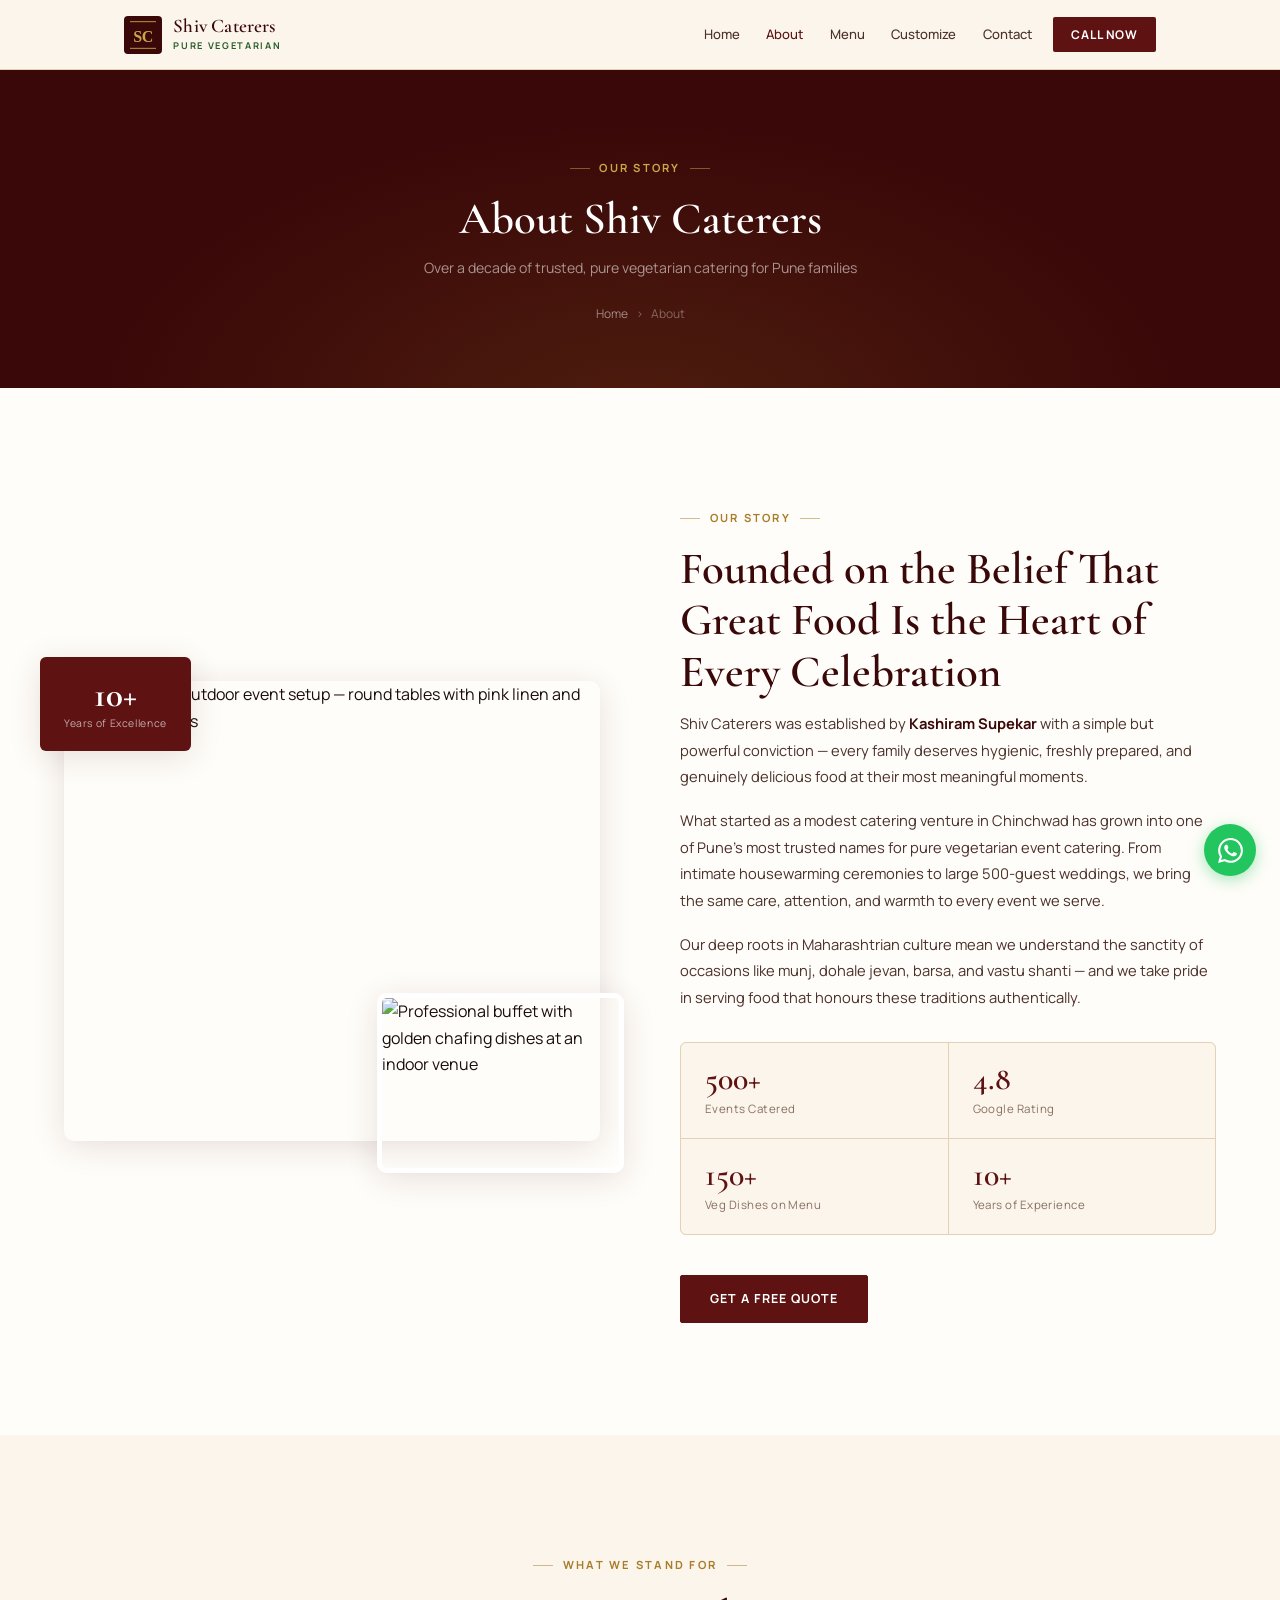
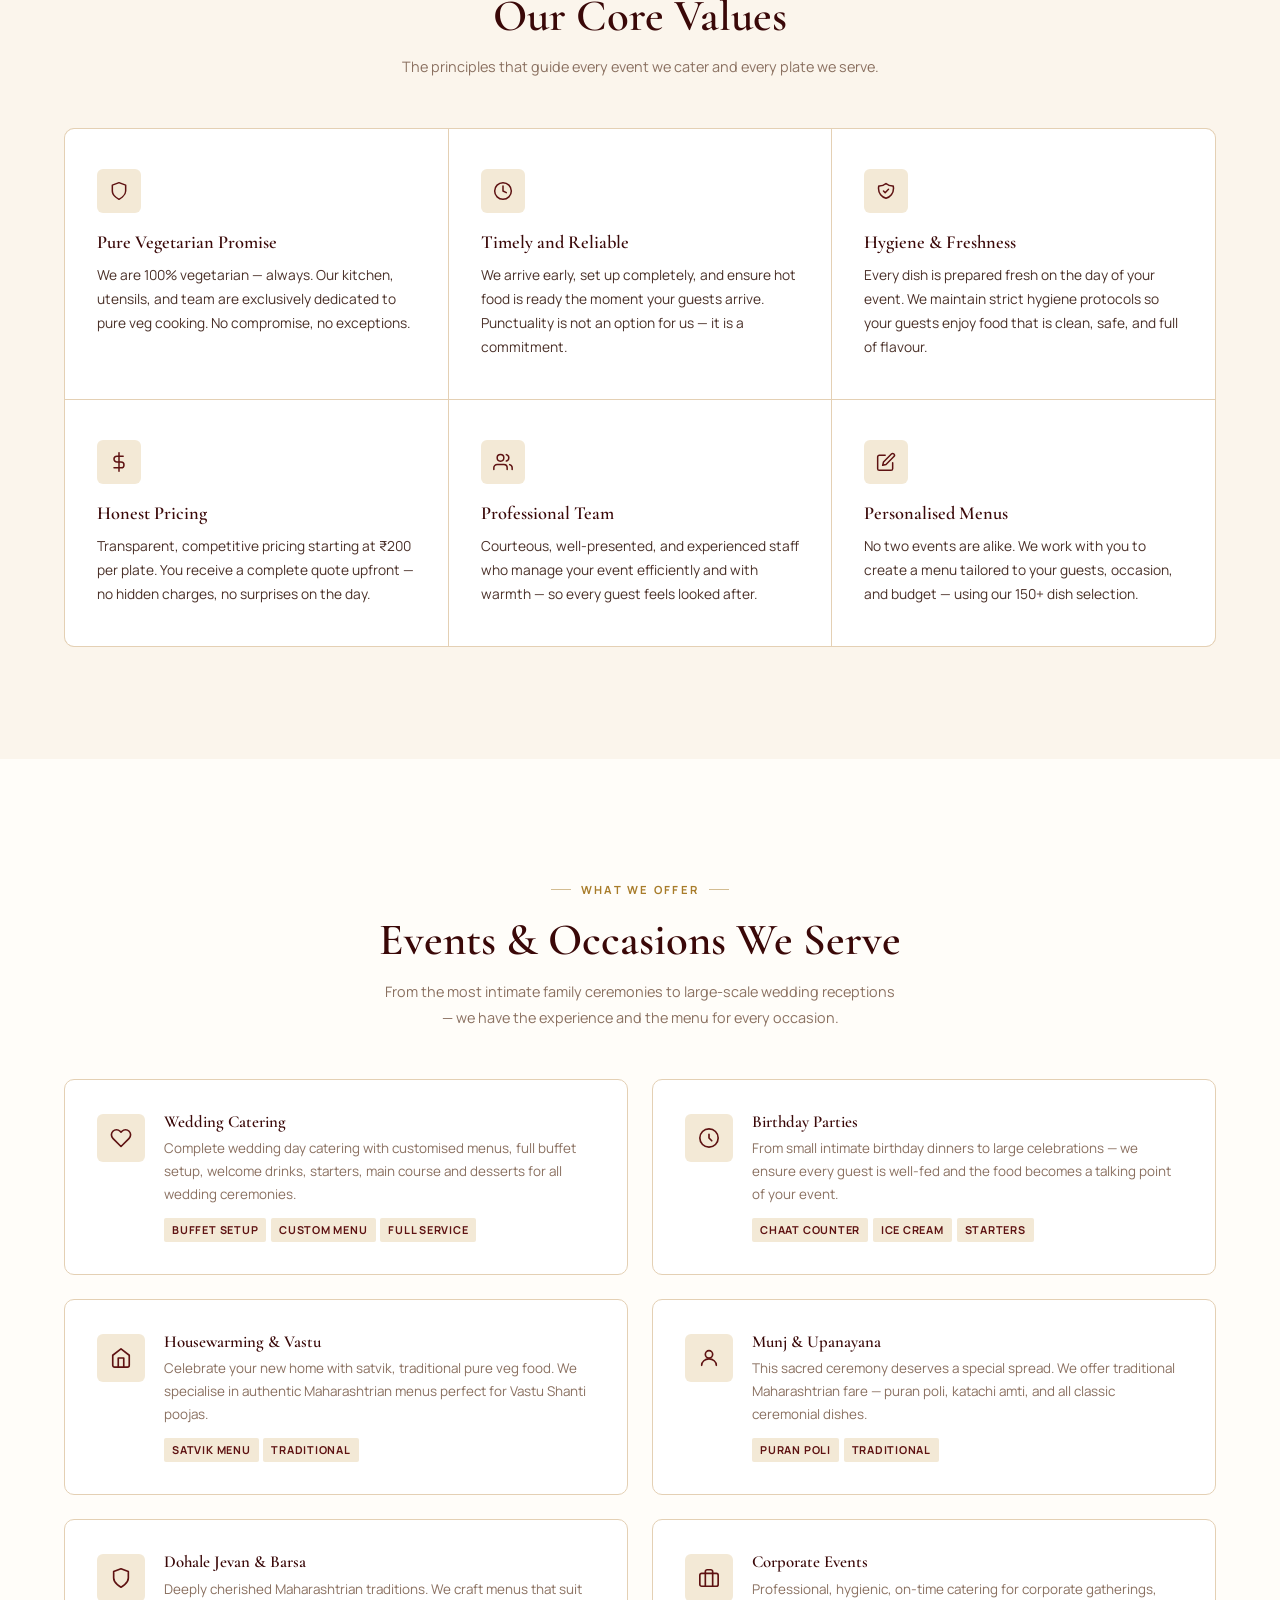
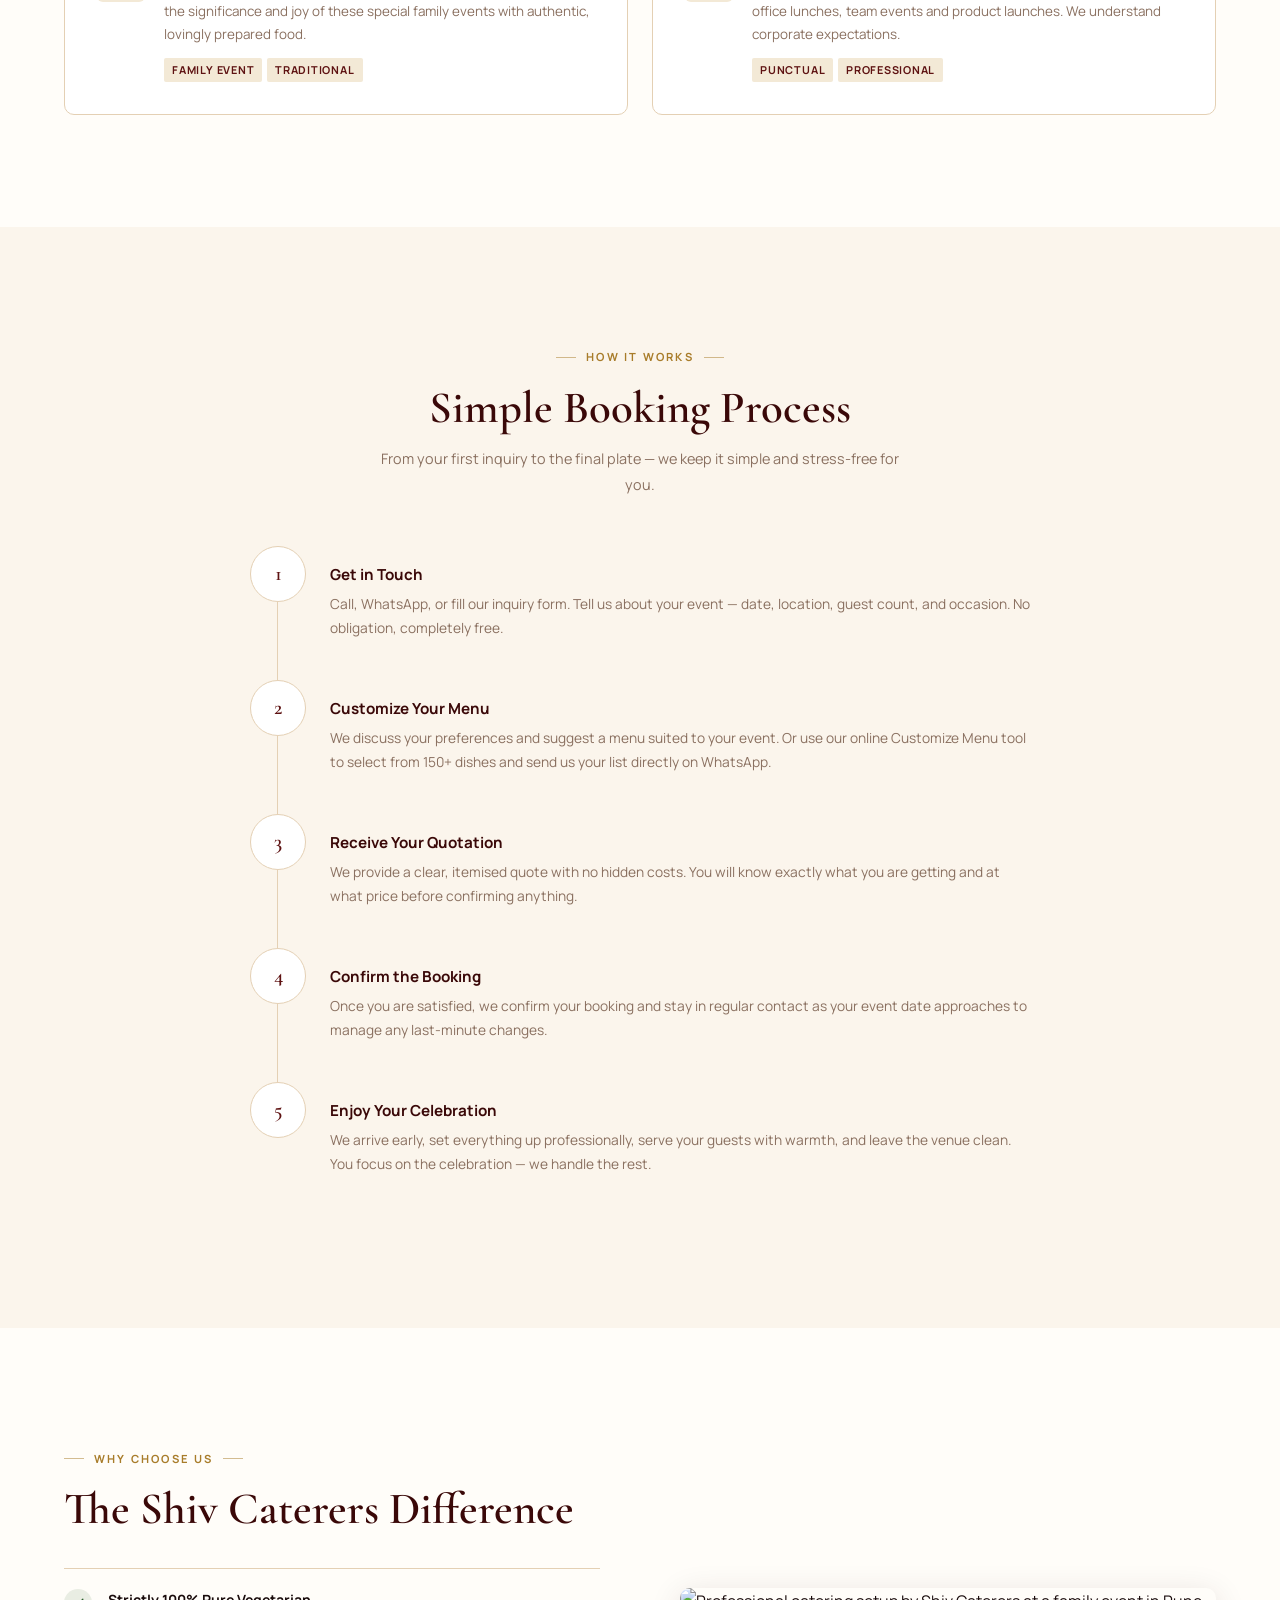
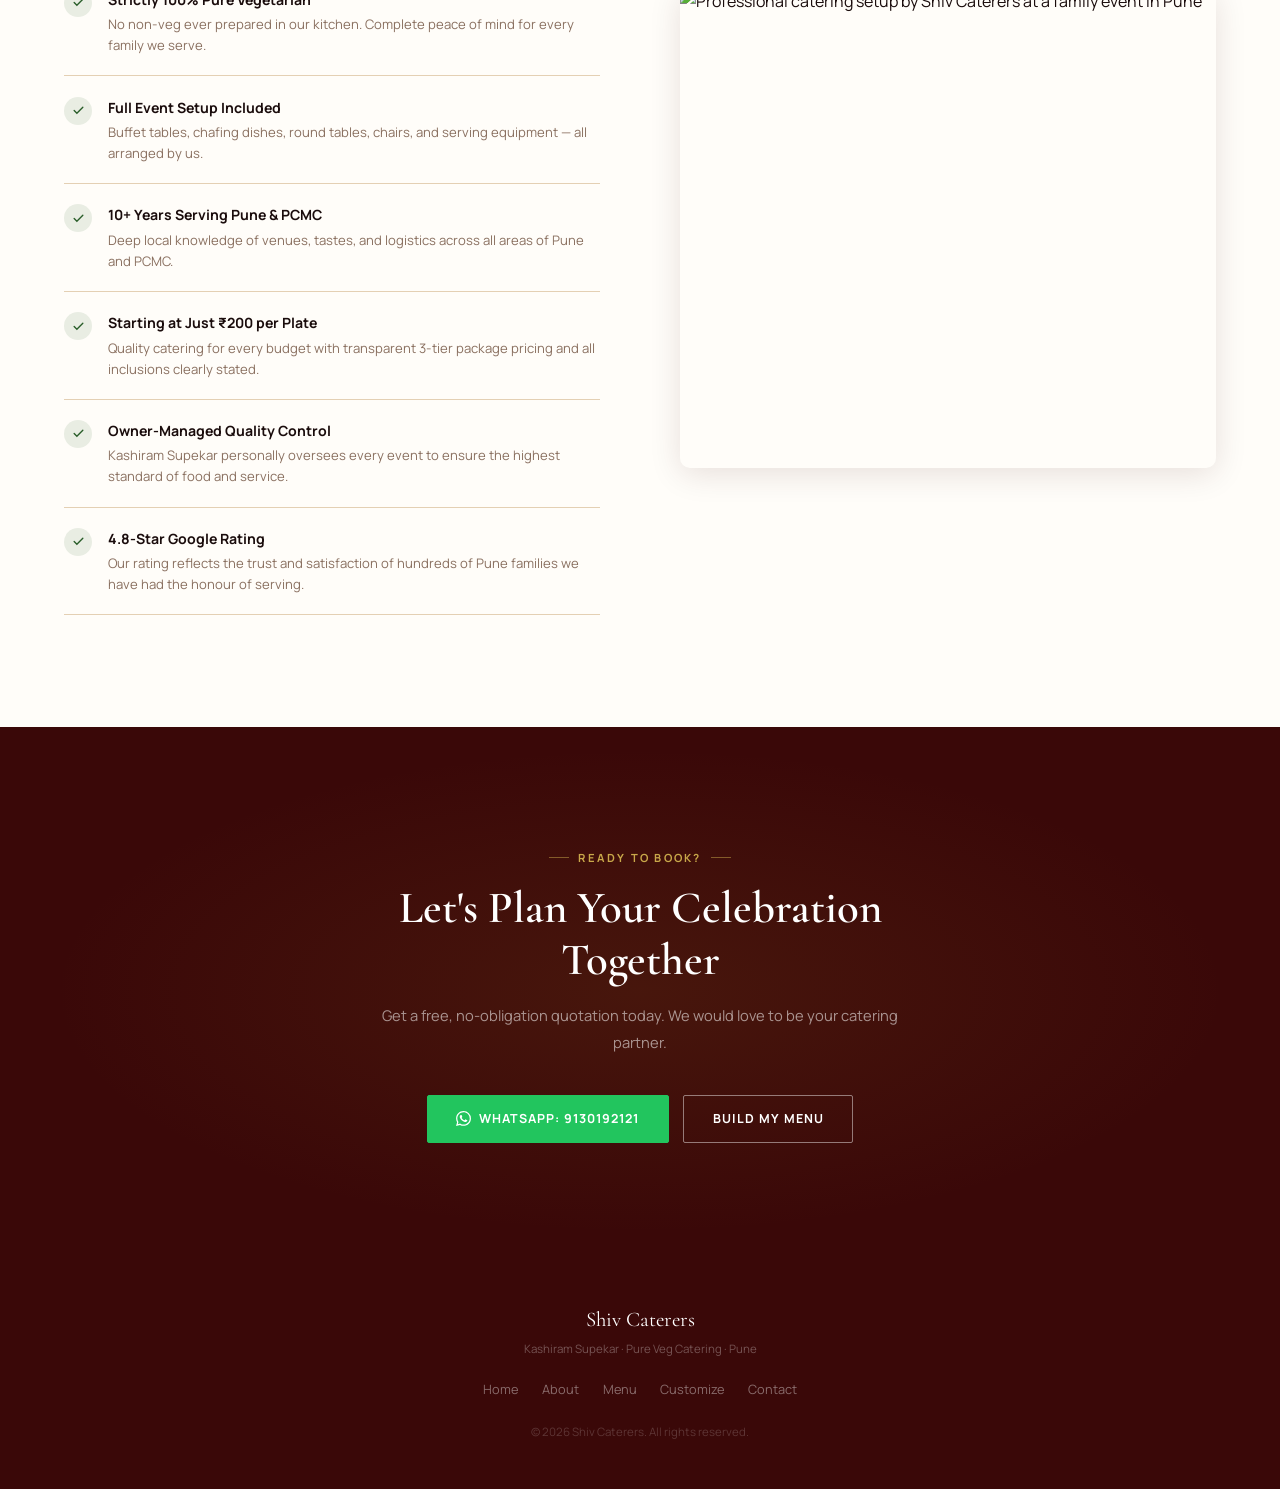
==== about.html @ 9b7ae48b "Initial commit" ====
<!DOCTYPE html>
<html lang="en">
<head>
  <meta charset="UTF-8" />
  <meta name="viewport" content="width=device-width, initial-scale=1.0" />
  <title>About Us | Shiv Caterers — Pure Veg Catering Pune</title>
  <meta name="description" content="Learn about Shiv Caterers Pune — founded by Kashiram Supekar. Trusted pure vegetarian catering for weddings, birthday parties, munj & all family events across Pune & PCMC." />
  <meta name="keywords" content="about Shiv Caterers, Kashiram Supekar caterer Pune, pure veg catering Chinchwad, catering services Pune PCMC" />
  <meta name="robots" content="index, follow" />
  <link rel="canonical" href="https://shivcaterers.in/about.html" />
  <meta property="og:title" content="About Shiv Caterers — Pune's Trusted Pure Veg Catering" />
  <meta property="og:description" content="Meet Kashiram Supekar & the Shiv Caterers team. Over a decade of pure vegetarian catering excellence for every Pune family celebration." />
  <script type="application/ld+json">{"@context":"https://schema.org","@type":"LocalBusiness","name":"Shiv Caterers","founder":{"@type":"Person","name":"Kashiram Supekar"},"url":"https://shivcaterers.in","telephone":"+919130192121","address":{"@type":"PostalAddress","streetAddress":"Dnyandeep Colony, Dagdoba Chowk, Chinchwadnagar","addressLocality":"Chinchwad, Pune","addressRegion":"Maharashtra","postalCode":"411033","addressCountry":"IN"}}</script>
  <link rel="icon" type="image/svg+xml" href="favicon.svg" />
  <link rel="stylesheet" href="style.css" />
  <style>
    /* ── STORY ── */
    .story { padding: 7rem 5%; background: var(--ivory); }
    .story-grid {
      max-width: 1160px; margin: 0 auto;
      display: grid; grid-template-columns: 1fr 1fr; gap: 5rem; align-items: center;
    }
    .story-imgs { position: relative; }
    .story-img-main { border-radius: var(--r-md); overflow: hidden; box-shadow: var(--shadow-md); }
    .story-img-main img { width: 100%; height: 460px; object-fit: cover; }
    .story-img-thumb {
      position: absolute; bottom: -2rem; right: -1.5rem;
      width: 46%; border-radius: var(--r-md); overflow: hidden;
      border: 5px solid var(--white); box-shadow: var(--shadow-md);
    }
    .story-img-thumb img { width: 100%; height: 170px; object-fit: cover; }
    .story-badge {
      position: absolute; top: -1.5rem; left: -1.5rem;
      background: var(--wine); color: var(--white);
      padding: 1.2rem 1.5rem; border-radius: var(--r-sm);
      text-align: center; box-shadow: var(--shadow-md);
    }
    .story-badge .num { font-family: var(--font-h); font-size: 2.2rem; font-weight: 700; line-height: 1; display: block; }
    .story-badge .lbl { font-size: 0.65rem; opacity: 0.65; letter-spacing: 0.06em; display: block; margin-top: 3px; }
    .story-text p { margin-bottom: 1.1rem; }
    .story-metrics {
      display: grid; grid-template-columns: repeat(2, 1fr); gap: 1px;
      background: var(--cream-3); border: 1px solid var(--cream-3);
      border-radius: var(--r-sm); overflow: hidden; margin: 2rem 0 2.5rem;
    }
    .metric { background: var(--cream); padding: 1.25rem 1.5rem; }
    .metric .num { font-family: var(--font-h); font-size: 2rem; font-weight: 600; color: var(--wine); line-height: 1; display: block; }
    .metric .lbl { font-size: 0.72rem; color: var(--text-light); margin-top: 4px; display: block; letter-spacing: 0.04em; }

    /* ── VALUES ── */
    .values { padding: 7rem 5%; background: var(--cream); }
    .values-inner { max-width: 1160px; margin: 0 auto; }
    .values-grid {
      display: grid; grid-template-columns: repeat(3, 1fr); gap: 1px;
      background: var(--cream-3); border: 1px solid var(--cream-3);
      border-radius: var(--r-md); overflow: hidden; margin-top: 3rem;
    }
    .value-cell {
      background: var(--white); padding: 2.5rem 2rem;
      transition: var(--t);
    }
    .value-cell:hover { background: var(--cream); }
    .value-icon {
      width: 44px; height: 44px; border-radius: var(--r-sm);
      background: var(--cream-2); display: flex; align-items: center; justify-content: center;
      color: var(--wine); margin-bottom: 1.2rem;
    }
    .value-icon svg { width: 20px; height: 20px; stroke: currentColor; fill: none; stroke-width: 1.8; stroke-linecap: round; stroke-linejoin: round; }
    .value-cell h3 { font-size: 1.15rem; margin-bottom: 0.6rem; }
    .value-cell p  { font-size: 0.86rem; line-height: 1.75; }

    /* ── SERVICES ── */
    .services { padding: 7rem 5%; background: var(--ivory); }
    .services-inner { max-width: 1160px; margin: 0 auto; }
    .services-grid {
      display: grid; grid-template-columns: repeat(2, 1fr); gap: 1.5rem;
      margin-top: 3rem;
    }
    .service-card {
      border: 1px solid var(--cream-3); border-radius: var(--r-md);
      padding: 2rem; background: var(--white); transition: var(--t);
      display: grid; grid-template-columns: 48px 1fr; gap: 1.2rem; align-items: start;
    }
    .service-card:hover { border-color: var(--wine); box-shadow: var(--shadow-sm); }
    .service-icon {
      width: 48px; height: 48px; border-radius: var(--r-sm);
      background: var(--cream-2); display: flex; align-items: center; justify-content: center;
      color: var(--wine); flex-shrink: 0; margin-top: 2px;
    }
    .service-icon svg { width: 22px; height: 22px; stroke: currentColor; fill: none; stroke-width: 1.8; stroke-linecap: round; stroke-linejoin: round; }
    .service-card h3 { font-size: 1.05rem; margin-bottom: 0.4rem; }
    .service-card p  { font-size: 0.84rem; color: var(--text-light); line-height: 1.7; margin: 0; }
    .service-tags { display: flex; flex-wrap: wrap; gap: 0.3rem; margin-top: 0.75rem; }
    .service-tag {
      font-size: 0.68rem; font-weight: 700; letter-spacing: 0.07em; text-transform: uppercase;
      background: var(--cream-2); color: var(--wine);
      padding: 3px 8px; border-radius: 2px;
    }

    /* ── PROCESS ── */
    .process { padding: 7rem 5%; background: var(--cream); }
    .process-inner { max-width: 780px; margin: 0 auto; }
    .process-steps { display: flex; flex-direction: column; margin-top: 3rem; }
    .process-step {
      display: grid; grid-template-columns: 56px 1fr;
      gap: 1.5rem; position: relative;
    }
    .process-step:not(:last-child)::before {
      content: '';
      position: absolute; left: 27px; top: 56px; bottom: 0;
      width: 1px; background: var(--cream-3);
    }
    .step-num {
      width: 56px; height: 56px; border-radius: 50%;
      border: 1.5px solid var(--cream-3); background: var(--white);
      display: flex; align-items: center; justify-content: center;
      font-family: var(--font-h); font-size: 1.3rem; font-weight: 600;
      color: var(--wine); flex-shrink: 0; z-index: 1;
      position: relative;
    }
    .step-body { padding: 1rem 0 2.5rem; }
    .step-body h4 { font-size: 0.95rem; font-weight: 700; color: var(--wine-deep); margin-bottom: 0.3rem; }
    .step-body p  { font-size: 0.86rem; color: var(--text-light); line-height: 1.75; margin: 0; }

    /* ── WHY US ── */
    .why-us { padding: 7rem 5%; background: var(--ivory); }
    .why-us-inner {
      max-width: 1160px; margin: 0 auto;
      display: grid; grid-template-columns: 1fr 1fr; gap: 5rem; align-items: center;
    }
    .why-list { display: flex; flex-direction: column; gap: 0; margin-top: 2rem; }
    .why-item {
      display: flex; align-items: flex-start; gap: 1rem;
      padding: 1.2rem 0; border-bottom: 1px solid var(--cream-3);
    }
    .why-item:first-child { border-top: 1px solid var(--cream-3); }
    .why-check {
      width: 28px; height: 28px; border-radius: 50%;
      background: rgba(42,94,42,0.1);
      display: flex; align-items: center; justify-content: center;
      flex-shrink: 0; margin-top: 1px;
    }
    .why-check svg { width: 13px; height: 13px; stroke: var(--green); fill: none; stroke-width: 2.5; stroke-linecap: round; }
    .why-item h4 { font-size: 0.88rem; font-weight: 700; color: var(--text-dark); margin-bottom: 0.2rem; }
    .why-item p  { font-size: 0.82rem; color: var(--text-light); line-height: 1.6; margin: 0; }
    .why-img { border-radius: var(--r-md); overflow: hidden; box-shadow: var(--shadow-md); }
    .why-img img { width: 100%; height: 480px; object-fit: cover; }

    /* ── CTA ── */
    .about-cta {
      padding: 7rem 5%;
      background: var(--wine-deep); text-align: center; position: relative; overflow: hidden;
    }
    .about-cta::before {
      content: ''; position: absolute; inset: 0;
      background: radial-gradient(ellipse at 50% 50%, rgba(168,124,42,0.12) 0%, transparent 65%);
    }
    .about-cta-inner { position: relative; z-index: 1; max-width: 560px; margin: 0 auto; }
    .about-cta h2 { color: var(--white); margin-bottom: 1rem; }
    .about-cta p  { color: rgba(255,255,255,0.55); margin-bottom: 2.5rem; }
    .about-cta-btns { display: flex; justify-content: center; gap: 0.85rem; flex-wrap: wrap; }

    @media (max-width: 960px) {
      .story-grid { grid-template-columns: 1fr; gap: 3rem; }
      .story-imgs  { display: none; }
      .values-grid { grid-template-columns: 1fr 1fr; }
      .services-grid { grid-template-columns: 1fr; }
      .why-us-inner { grid-template-columns: 1fr; }
      .why-img { display: none; }
    }
    @media (max-width: 600px) {
      .values-grid { grid-template-columns: 1fr; }
      .story-metrics { grid-template-columns: 1fr 1fr; }
    }
  </style>
</head>
<body>

<!-- NAV -->
<nav class="site-nav" id="siteNav">
  <div class="nav-inner">
    <a href="index.html" class="nav-logo" aria-label="Shiv Caterers — Home">
      <div class="logo-mark">
        <svg viewBox="0 0 38 38"><rect width="38" height="38" rx="4" fill="#3A0808"/><rect x="6" y="5" width="26" height="1.2" fill="#A87C2A"/><text x="19" y="26" text-anchor="middle" font-family="Georgia,serif" font-size="16" font-weight="600" fill="#C8A84A" letter-spacing="-0.5">SC</text><rect x="6" y="31.8" width="26" height="1.2" fill="#A87C2A"/></svg>
      </div>
      <div><span class="logo-name">Shiv Caterers</span><span class="logo-sub">Pure Vegetarian</span></div>
    </a>
    <nav class="nav-links">
      <a href="index.html">Home</a>
      <a href="about.html" class="active">About</a>
      <a href="menu.html">Menu</a>
      <a href="customize-menu.html">Customize</a>
      <a href="contact.html">Contact</a>
      <a href="tel:+919130192121" class="nav-cta">Call Now</a>
    </nav>
    <button class="nav-toggle" id="navToggle" aria-label="Toggle navigation" aria-expanded="false">
      <span></span><span></span><span></span>
    </button>
  </div>
  <nav class="nav-mobile" id="navMobile">
    <a href="index.html">Home</a>
    <a href="about.html" class="active">About Us</a>
    <a href="menu.html">Full Menu</a>
    <a href="customize-menu.html">Customize Menu</a>
    <a href="contact.html">Contact</a>
    <div class="nav-mobile-footer">
      <a href="https://wa.me/919130192121" target="_blank" rel="noopener" class="btn btn-wa" style="width:100%;justify-content:center;">
        <svg viewBox="0 0 24 24" fill="currentColor" style="width:15px;height:15px;"><path d="M17.472 14.382c-.297-.149-1.758-.867-2.03-.967-.273-.099-.471-.148-.67.15-.197.297-.767.966-.94 1.164-.173.199-.347.223-.644.075-.297-.15-1.255-.463-2.39-1.475-.883-.788-1.48-1.761-1.653-2.059-.173-.297-.018-.458.13-.606.134-.133.298-.347.446-.52.149-.174.198-.298.298-.497.099-.198.05-.371-.025-.52-.075-.149-.669-1.612-.916-2.207-.242-.579-.487-.5-.669-.51-.173-.008-.371-.01-.57-.01-.198 0-.52.074-.792.372-.272.297-1.04 1.016-1.04 2.479 0 1.462 1.065 2.875 1.213 3.074.149.198 2.096 3.2 5.077 4.487.709.306 1.262.489 1.694.625.712.227 1.36.195 1.871.118.571-.085 1.758-.719 2.006-1.413.248-.694.248-1.289.173-1.413-.074-.124-.272-.198-.57-.347m-5.421 7.403h-.004a9.87 9.87 0 01-5.031-1.378l-.361-.214-3.741.982.998-3.648-.235-.374a9.86 9.86 0 01-1.51-5.26c.001-5.45 4.436-9.884 9.888-9.884 2.64 0 5.122 1.03 6.988 2.898a9.825 9.825 0 012.893 6.994c-.003 5.45-4.437 9.884-9.885 9.884m8.413-18.297A11.815 11.815 0 0012.05 0C5.495 0 .16 5.335.157 11.892c0 2.096.547 4.142 1.588 5.945L.057 24l6.305-1.654a11.882 11.882 0 005.683 1.448h.005c6.554 0 11.89-5.335 11.893-11.893a11.821 11.821 0 00-3.48-8.413z"/></svg>
        WhatsApp Inquiry
      </a>
    </div>
  </nav>
</nav>

<!-- PAGE HERO -->
<div class="page-hero">
  <div class="page-hero-inner">
    <div class="eyebrow" style="color:var(--gold-light);justify-content:center;">Our Story</div>
    <h1>About Shiv Caterers</h1>
    <p>Over a decade of trusted, pure vegetarian catering for Pune families</p>
    <div class="breadcrumb"><a href="index.html">Home</a><span class="breadcrumb-sep">›</span><span>About</span></div>
  </div>
</div>

<!-- STORY -->
<section class="story reveal">
  <div class="story-grid">
    <div class="story-imgs">
      <div class="story-img-main">
        <img src="images/event1.jpg" alt="Shiv Caterers outdoor event setup — round tables with pink linen and white chair covers" loading="lazy" />
      </div>
      <div class="story-img-thumb">
        <img src="images/event-buffet.jpg" alt="Professional buffet with golden chafing dishes at an indoor venue" loading="lazy" />
      </div>
      <div class="story-badge"><span class="num">10+</span><span class="lbl">Years of Excellence</span></div>
    </div>
    <div class="story-text">
      <div class="eyebrow">Our Story</div>
      <h2 class="heading">Founded on the Belief That Great Food Is the Heart of Every Celebration</h2>
      <p>Shiv Caterers was established by <strong style="color:var(--wine-deep)">Kashiram Supekar</strong> with a simple but powerful conviction — every family deserves hygienic, freshly prepared, and genuinely delicious food at their most meaningful moments.</p>
      <p>What started as a modest catering venture in Chinchwad has grown into one of Pune's most trusted names for pure vegetarian event catering. From intimate housewarming ceremonies to large 500-guest weddings, we bring the same care, attention, and warmth to every event we serve.</p>
      <p>Our deep roots in Maharashtrian culture mean we understand the sanctity of occasions like munj, dohale jevan, barsa, and vastu shanti — and we take pride in serving food that honours these traditions authentically.</p>
      <div class="story-metrics">
        <div class="metric"><span class="num">500+</span><span class="lbl">Events Catered</span></div>
        <div class="metric"><span class="num">4.8</span><span class="lbl">Google Rating</span></div>
        <div class="metric"><span class="num">150+</span><span class="lbl">Veg Dishes on Menu</span></div>
        <div class="metric"><span class="num">10+</span><span class="lbl">Years of Experience</span></div>
      </div>
      <a href="contact.html" class="btn btn-primary">Get a Free Quote</a>
    </div>
  </div>
</section>

<!-- VALUES -->
<section class="values reveal">
  <div class="values-inner">
    <div class="text-center">
      <div class="eyebrow">What We Stand For</div>
      <h2 class="heading">Our Core Values</h2>
      <p class="subheading">The principles that guide every event we cater and every plate we serve.</p>
    </div>
    <div class="values-grid">
      <div class="value-cell">
        <div class="value-icon"><svg viewBox="0 0 24 24"><path d="M12 22s8-4 8-10V5l-8-3-8 3v7c0 6 8 10 8 10z"/></svg></div>
        <h3>Pure Vegetarian Promise</h3>
        <p>We are 100% vegetarian — always. Our kitchen, utensils, and team are exclusively dedicated to pure veg cooking. No compromise, no exceptions.</p>
      </div>
      <div class="value-cell">
        <div class="value-icon"><svg viewBox="0 0 24 24"><path d="M12 22c5.523 0 10-4.477 10-10S17.523 2 12 2 2 6.477 2 12s4.477 10 10 10z"/><polyline points="12,6 12,12 16,14"/></svg></div>
        <h3>Timely and Reliable</h3>
        <p>We arrive early, set up completely, and ensure hot food is ready the moment your guests arrive. Punctuality is not an option for us — it is a commitment.</p>
      </div>
      <div class="value-cell">
        <div class="value-icon"><svg viewBox="0 0 24 24"><path d="M9 12l2 2 4-4m5.618-4.016A11.955 11.955 0 0112 2.944a11.955 11.955 0 01-8.618 3.04A12.02 12.02 0 003 9c0 5.591 3.824 10.29 9 11.622 5.176-1.332 9-6.03 9-11.622 0-1.042-.133-2.052-.382-3.016z"/></svg></div>
        <h3>Hygiene &amp; Freshness</h3>
        <p>Every dish is prepared fresh on the day of your event. We maintain strict hygiene protocols so your guests enjoy food that is clean, safe, and full of flavour.</p>
      </div>
      <div class="value-cell">
        <div class="value-icon"><svg viewBox="0 0 24 24"><line x1="12" y1="1" x2="12" y2="23"/><path d="M17 5H9.5a3.5 3.5 0 000 7h5a3.5 3.5 0 010 7H6"/></svg></div>
        <h3>Honest Pricing</h3>
        <p>Transparent, competitive pricing starting at ₹200 per plate. You receive a complete quote upfront — no hidden charges, no surprises on the day.</p>
      </div>
      <div class="value-cell">
        <div class="value-icon"><svg viewBox="0 0 24 24"><path d="M17 21v-2a4 4 0 00-4-4H5a4 4 0 00-4 4v2"/><circle cx="9" cy="7" r="4"/><path d="M23 21v-2a4 4 0 00-3-3.87M16 3.13a4 4 0 010 7.75"/></svg></div>
        <h3>Professional Team</h3>
        <p>Courteous, well-presented, and experienced staff who manage your event efficiently and with warmth — so every guest feels looked after.</p>
      </div>
      <div class="value-cell">
        <div class="value-icon"><svg viewBox="0 0 24 24"><path d="M11 4H4a2 2 0 00-2 2v14a2 2 0 002 2h14a2 2 0 002-2v-7"/><path d="M18.5 2.5a2.121 2.121 0 013 3L12 15l-4 1 1-4 9.5-9.5z"/></svg></div>
        <h3>Personalised Menus</h3>
        <p>No two events are alike. We work with you to create a menu tailored to your guests, occasion, and budget — using our 150+ dish selection.</p>
      </div>
    </div>
  </div>
</section>

<!-- SERVICES -->
<section class="services reveal">
  <div class="services-inner">
    <div class="text-center">
      <div class="eyebrow">What We Offer</div>
      <h2 class="heading">Events &amp; Occasions We Serve</h2>
      <p class="subheading">From the most intimate family ceremonies to large-scale wedding receptions — we have the experience and the menu for every occasion.</p>
    </div>
    <div class="services-grid">
      <div class="service-card">
        <div class="service-icon"><svg viewBox="0 0 24 24"><path d="M20.84 4.61a5.5 5.5 0 00-7.78 0L12 5.67l-1.06-1.06a5.5 5.5 0 00-7.78 7.78l1.06 1.06L12 21.23l7.78-7.78 1.06-1.06a5.5 5.5 0 000-7.78z"/></svg></div>
        <div>
          <h3>Wedding Catering</h3>
          <p>Complete wedding day catering with customised menus, full buffet setup, welcome drinks, starters, main course and desserts for all wedding ceremonies.</p>
          <div class="service-tags"><span class="service-tag">Buffet Setup</span><span class="service-tag">Custom Menu</span><span class="service-tag">Full Service</span></div>
        </div>
      </div>
      <div class="service-card">
        <div class="service-icon"><svg viewBox="0 0 24 24"><path d="M12 22c5.523 0 10-4.477 10-10S17.523 2 12 2 2 6.477 2 12s4.477 10 10 10z"/><path d="M12 8v4l3 3"/></svg></div>
        <div>
          <h3>Birthday Parties</h3>
          <p>From small intimate birthday dinners to large celebrations — we ensure every guest is well-fed and the food becomes a talking point of your event.</p>
          <div class="service-tags"><span class="service-tag">Chaat Counter</span><span class="service-tag">Ice Cream</span><span class="service-tag">Starters</span></div>
        </div>
      </div>
      <div class="service-card">
        <div class="service-icon"><svg viewBox="0 0 24 24"><path d="M3 9l9-7 9 7v11a2 2 0 01-2 2H5a2 2 0 01-2-2z"/><polyline points="9,22 9,12 15,12 15,22"/></svg></div>
        <div>
          <h3>Housewarming &amp; Vastu</h3>
          <p>Celebrate your new home with satvik, traditional pure veg food. We specialise in authentic Maharashtrian menus perfect for Vastu Shanti poojas.</p>
          <div class="service-tags"><span class="service-tag">Satvik Menu</span><span class="service-tag">Traditional</span></div>
        </div>
      </div>
      <div class="service-card">
        <div class="service-icon"><svg viewBox="0 0 24 24"><circle cx="12" cy="8" r="4"/><path d="M4 20c0-4 3.6-7 8-7s8 3 8 7"/></svg></div>
        <div>
          <h3>Munj &amp; Upanayana</h3>
          <p>This sacred ceremony deserves a special spread. We offer traditional Maharashtrian fare — puran poli, katachi amti, and all classic ceremonial dishes.</p>
          <div class="service-tags"><span class="service-tag">Puran Poli</span><span class="service-tag">Traditional</span></div>
        </div>
      </div>
      <div class="service-card">
        <div class="service-icon"><svg viewBox="0 0 24 24"><path d="M12 22s8-4 8-10V5l-8-3-8 3v7c0 6 8 10 8 10z"/></svg></div>
        <div>
          <h3>Dohale Jevan &amp; Barsa</h3>
          <p>Deeply cherished Maharashtrian traditions. We craft menus that suit the significance and joy of these special family events with authentic, lovingly prepared food.</p>
          <div class="service-tags"><span class="service-tag">Family Event</span><span class="service-tag">Traditional</span></div>
        </div>
      </div>
      <div class="service-card">
        <div class="service-icon"><svg viewBox="0 0 24 24"><rect x="2" y="7" width="20" height="14" rx="2"/><path d="M16 21V5a2 2 0 00-2-2h-4a2 2 0 00-2 2v16"/></svg></div>
        <div>
          <h3>Corporate Events</h3>
          <p>Professional, hygienic, on-time catering for corporate gatherings, office lunches, team events and product launches. We understand corporate expectations.</p>
          <div class="service-tags"><span class="service-tag">Punctual</span><span class="service-tag">Professional</span></div>
        </div>
      </div>
    </div>
  </div>
</section>

<!-- PROCESS -->
<section class="process reveal">
  <div class="process-inner">
    <div class="text-center">
      <div class="eyebrow">How It Works</div>
      <h2 class="heading">Simple Booking Process</h2>
      <p class="subheading" style="margin:0 auto 0;">From your first inquiry to the final plate — we keep it simple and stress-free for you.</p>
    </div>
    <div class="process-steps">
      <div class="process-step">
        <div class="step-num">1</div>
        <div class="step-body">
          <h4>Get in Touch</h4>
          <p>Call, WhatsApp, or fill our inquiry form. Tell us about your event — date, location, guest count, and occasion. No obligation, completely free.</p>
        </div>
      </div>
      <div class="process-step">
        <div class="step-num">2</div>
        <div class="step-body">
          <h4>Customize Your Menu</h4>
          <p>We discuss your preferences and suggest a menu suited to your event. Or use our online Customize Menu tool to select from 150+ dishes and send us your list directly on WhatsApp.</p>
        </div>
      </div>
      <div class="process-step">
        <div class="step-num">3</div>
        <div class="step-body">
          <h4>Receive Your Quotation</h4>
          <p>We provide a clear, itemised quote with no hidden costs. You will know exactly what you are getting and at what price before confirming anything.</p>
        </div>
      </div>
      <div class="process-step">
        <div class="step-num">4</div>
        <div class="step-body">
          <h4>Confirm the Booking</h4>
          <p>Once you are satisfied, we confirm your booking and stay in regular contact as your event date approaches to manage any last-minute changes.</p>
        </div>
      </div>
      <div class="process-step">
        <div class="step-num">5</div>
        <div class="step-body">
          <h4>Enjoy Your Celebration</h4>
          <p>We arrive early, set everything up professionally, serve your guests with warmth, and leave the venue clean. You focus on the celebration — we handle the rest.</p>
        </div>
      </div>
    </div>
  </div>
</section>

<!-- WHY US -->
<section class="why-us reveal">
  <div class="why-us-inner">
    <div>
      <div class="eyebrow">Why Choose Us</div>
      <h2 class="heading">The Shiv Caterers Difference</h2>
      <div class="why-list">
        <div class="why-item">
          <div class="why-check"><svg viewBox="0 0 24 24"><polyline points="20,6 9,17 4,12"/></svg></div>
          <div><h4>Strictly 100% Pure Vegetarian</h4><p>No non-veg ever prepared in our kitchen. Complete peace of mind for every family we serve.</p></div>
        </div>
        <div class="why-item">
          <div class="why-check"><svg viewBox="0 0 24 24"><polyline points="20,6 9,17 4,12"/></svg></div>
          <div><h4>Full Event Setup Included</h4><p>Buffet tables, chafing dishes, round tables, chairs, and serving equipment — all arranged by us.</p></div>
        </div>
        <div class="why-item">
          <div class="why-check"><svg viewBox="0 0 24 24"><polyline points="20,6 9,17 4,12"/></svg></div>
          <div><h4>10+ Years Serving Pune &amp; PCMC</h4><p>Deep local knowledge of venues, tastes, and logistics across all areas of Pune and PCMC.</p></div>
        </div>
        <div class="why-item">
          <div class="why-check"><svg viewBox="0 0 24 24"><polyline points="20,6 9,17 4,12"/></svg></div>
          <div><h4>Starting at Just ₹200 per Plate</h4><p>Quality catering for every budget with transparent 3-tier package pricing and all inclusions clearly stated.</p></div>
        </div>
        <div class="why-item">
          <div class="why-check"><svg viewBox="0 0 24 24"><polyline points="20,6 9,17 4,12"/></svg></div>
          <div><h4>Owner-Managed Quality Control</h4><p>Kashiram Supekar personally oversees every event to ensure the highest standard of food and service.</p></div>
        </div>
        <div class="why-item">
          <div class="why-check"><svg viewBox="0 0 24 24"><polyline points="20,6 9,17 4,12"/></svg></div>
          <div><h4>4.8-Star Google Rating</h4><p>Our rating reflects the trust and satisfaction of hundreds of Pune families we have had the honour of serving.</p></div>
        </div>
      </div>
    </div>
    <div class="why-img">
      <img src="images/event2.jpg" alt="Professional catering setup by Shiv Caterers at a family event in Pune" loading="lazy" />
    </div>
  </div>
</section>

<!-- CTA -->
<section class="about-cta">
  <div class="about-cta-inner">
    <div class="eyebrow" style="color:var(--gold-light);justify-content:center;">Ready to Book?</div>
    <h2>Let's Plan Your Celebration Together</h2>
    <p>Get a free, no-obligation quotation today. We would love to be your catering partner.</p>
    <div class="about-cta-btns">
      <a href="https://wa.me/919130192121?text=Hello%20Shiv%20Caterers%2C%20I%20want%20to%20inquire%20about%20catering." class="btn btn-wa" target="_blank" rel="noopener">
        <svg viewBox="0 0 24 24" fill="currentColor"><path d="M17.472 14.382c-.297-.149-1.758-.867-2.03-.967-.273-.099-.471-.148-.67.15-.197.297-.767.966-.94 1.164-.173.199-.347.223-.644.075-.297-.15-1.255-.463-2.39-1.475-.883-.788-1.48-1.761-1.653-2.059-.173-.297-.018-.458.13-.606.134-.133.298-.347.446-.52.149-.174.198-.298.298-.497.099-.198.05-.371-.025-.52-.075-.149-.669-1.612-.916-2.207-.242-.579-.487-.5-.669-.51-.173-.008-.371-.01-.57-.01-.198 0-.52.074-.792.372-.272.297-1.04 1.016-1.04 2.479 0 1.462 1.065 2.875 1.213 3.074.149.198 2.096 3.2 5.077 4.487.709.306 1.262.489 1.694.625.712.227 1.36.195 1.871.118.571-.085 1.758-.719 2.006-1.413.248-.694.248-1.289.173-1.413-.074-.124-.272-.198-.57-.347m-5.421 7.403h-.004a9.87 9.87 0 01-5.031-1.378l-.361-.214-3.741.982.998-3.648-.235-.374a9.86 9.86 0 01-1.51-5.26c.001-5.45 4.436-9.884 9.888-9.884 2.64 0 5.122 1.03 6.988 2.898a9.825 9.825 0 012.893 6.994c-.003 5.45-4.437 9.884-9.885 9.884m8.413-18.297A11.815 11.815 0 0012.05 0C5.495 0 .16 5.335.157 11.892c0 2.096.547 4.142 1.588 5.945L.057 24l6.305-1.654a11.882 11.882 0 005.683 1.448h.005c6.554 0 11.89-5.335 11.893-11.893a11.821 11.821 0 00-3.48-8.413z"/></svg>
        WhatsApp: 9130192121
      </a>
      <a href="customize-menu.html" class="btn btn-ghost">Build My Menu</a>
    </div>
  </div>
</section>

<!-- FOOTER -->
<footer class="footer-simple site-footer">
  <div><div class="footer-simple-name">Shiv Caterers</div><div class="footer-simple-sub">Kashiram Supekar · Pure Veg Catering · Pune</div></div>
  <nav class="footer-simple-nav">
    <a href="index.html">Home</a><a href="about.html">About</a><a href="menu.html">Menu</a><a href="customize-menu.html">Customize</a><a href="contact.html">Contact</a>
  </nav>
  <div class="footer-simple-copy">© 2026 Shiv Caterers. All rights reserved.</div>
</footer>

<a href="https://wa.me/919130192121" class="wa-float" target="_blank" rel="noopener" aria-label="Chat on WhatsApp">
  <svg viewBox="0 0 24 24"><path d="M17.472 14.382c-.297-.149-1.758-.867-2.03-.967-.273-.099-.471-.148-.67.15-.197.297-.767.966-.94 1.164-.173.199-.347.223-.644.075-.297-.15-1.255-.463-2.39-1.475-.883-.788-1.48-1.761-1.653-2.059-.173-.297-.018-.458.13-.606.134-.133.298-.347.446-.52.149-.174.198-.298.298-.497.099-.198.05-.371-.025-.52-.075-.149-.669-1.612-.916-2.207-.242-.579-.487-.5-.669-.51-.173-.008-.371-.01-.57-.01-.198 0-.52.074-.792.372-.272.297-1.04 1.016-1.04 2.479 0 1.462 1.065 2.875 1.213 3.074.149.198 2.096 3.2 5.077 4.487.709.306 1.262.489 1.694.625.712.227 1.36.195 1.871.118.571-.085 1.758-.719 2.006-1.413.248-.694.248-1.289.173-1.413-.074-.124-.272-.198-.57-.347m-5.421 7.403h-.004a9.87 9.87 0 01-5.031-1.378l-.361-.214-3.741.982.998-3.648-.235-.374a9.86 9.86 0 01-1.51-5.26c.001-5.45 4.436-9.884 9.888-9.884 2.64 0 5.122 1.03 6.988 2.898a9.825 9.825 0 012.893 6.994c-.003 5.45-4.437 9.884-9.885 9.884m8.413-18.297A11.815 11.815 0 0012.05 0C5.495 0 .16 5.335.157 11.892c0 2.096.547 4.142 1.588 5.945L.057 24l6.305-1.654a11.882 11.882 0 005.683 1.448h.005c6.554 0 11.89-5.335 11.893-11.893a11.821 11.821 0 00-3.48-8.413z"/></svg>
</a>
<script src="script.js"></script>
</body>
</html>
---- style.css ----
/* ============================================================
   SHIV CATERERS v2 — Premium Stylesheet
   Pure Veg Catering | Pune, Maharashtra
   ============================================================ */

@import url('https://fonts.googleapis.com/css2?family=Cormorant+Garamond:ital,wght@0,400;0,500;0,600;0,700;1,400;1,600&family=Manrope:wght@300;400;500;600;700&display=swap');

:root {
  --wine:          #5E1212;
  --wine-deep:     #3A0808;
  --wine-mid:      #7A1A1A;
  --wine-light:    #9E2A2A;
  --gold:          #A87C2A;
  --gold-light:    #C8A84A;
  --gold-pale:     #F2E6C4;
  --saffron:       #B85A18;
  --cream:         #FBF5EC;
  --cream-2:       #F3E9D6;
  --cream-3:       #E4D0B4;
  --ivory:         #FFFDF9;
  --green:         #2A5E2A;
  --text-dark:     #1A0C0C;
  --text-mid:      #4A3028;
  --text-light:    #8A7060;
  --white:         #FFFFFF;
  --shadow-xs:     0 1px 4px rgba(0,0,0,0.06);
  --shadow-sm:     0 2px 16px rgba(58,8,8,0.08);
  --shadow-md:     0 6px 32px rgba(58,8,8,0.12);
  --shadow-lg:     0 16px 60px rgba(58,8,8,0.16);
  --r-sm:   6px;
  --r-md:   10px;
  --r-lg:   16px;
  --t:      0.28s ease;
  --font-h: 'Cormorant Garamond', Georgia, serif;
  --font-b: 'Manrope', 'Helvetica Neue', sans-serif;
}

/* Reset */
*, *::before, *::after { box-sizing: border-box; margin: 0; padding: 0; }
html { scroll-behavior: smooth; }
body { font-family: var(--font-b); color: var(--text-dark); background: var(--white); line-height: 1.65; overflow-x: hidden; }
img  { max-width: 100%; height: auto; display: block; }
a    { text-decoration: none; color: inherit; }
ul   { list-style: none; }
button, input, select, textarea { font-family: inherit; font-size: inherit; }

/* Type */
h1,h2,h3 { font-family: var(--font-h); line-height: 1.15; color: var(--wine-deep); }
h1 { font-size: clamp(2.2rem, 5vw, 3.8rem); font-weight: 600; }
h2 { font-size: clamp(1.8rem, 3.5vw, 2.8rem); font-weight: 600; }
h3 { font-size: clamp(1.2rem, 2vw, 1.65rem); font-weight: 600; }
h4 { font-size: 0.95rem; font-weight: 700; }
p  { font-size: 0.92rem; line-height: 1.8; color: var(--text-mid); }

/* Layout */
.container { max-width: 1160px; margin: 0 auto; padding: 0 5%; }

/* Section labels */
.eyebrow {
  display: inline-flex; align-items: center; gap: 0.6rem;
  font-size: 0.7rem; font-weight: 700; letter-spacing: 0.2em; text-transform: uppercase;
  color: var(--gold); margin-bottom: 1rem;
}
.eyebrow::before, .eyebrow::after { content:''; width: 20px; height: 1px; background: currentColor; opacity: 0.5; }

.heading     { color: var(--wine-deep); margin-bottom: 0.75rem; }
.subheading  { font-size: 0.9rem; color: var(--text-light); max-width: 520px; line-height: 1.8; margin-bottom: 3rem; }
.text-center { text-align: center; }
.text-center .subheading { margin-left: auto; margin-right: auto; }

/* Buttons */
.btn {
  display: inline-flex; align-items: center; gap: 0.5rem;
  padding: 0.78rem 1.8rem;
  font-size: 0.78rem; font-weight: 700; letter-spacing: 0.08em; text-transform: uppercase;
  border: 1.5px solid transparent; border-radius: 2px;
  cursor: pointer; transition: var(--t); white-space: nowrap;
}
.btn svg { width: 15px; height: 15px; flex-shrink: 0; }
.btn-primary { background: var(--wine); color: var(--white); border-color: var(--wine); }
.btn-primary:hover { background: var(--wine-deep); border-color: var(--wine-deep); transform: translateY(-1px); box-shadow: var(--shadow-sm); }
.btn-ghost   { background: transparent; color: var(--white); border-color: rgba(255,255,255,0.45); }
.btn-ghost:hover { background: rgba(255,255,255,0.1); border-color: var(--white); }
.btn-outline { background: transparent; color: var(--wine); border-color: var(--wine); }
.btn-outline:hover { background: var(--wine); color: var(--white); }
.btn-wa { background: #22C55E; color: var(--white); border-color: #22C55E; }
.btn-wa:hover { background: #16A34A; border-color: #16A34A; transform: translateY(-1px); box-shadow: 0 4px 16px rgba(34,197,94,0.35); }

/* Icons */
.icon { display: inline-block; flex-shrink: 0; }
.icon svg { display: block; }

/* Veg badge */
.veg-badge {
  display: inline-flex; align-items: center; gap: 0.4rem;
  font-size: 0.65rem; font-weight: 700; letter-spacing: 0.14em; text-transform: uppercase;
  color: var(--green); border: 1.5px solid var(--green); border-radius: 2px; padding: 2px 7px;
}
.veg-dot { width: 7px; height: 7px; border-radius: 50%; background: var(--green); }

/* ── NAV ── */
.site-nav {
  position: fixed; top: 0; left: 0; right: 0; z-index: 1000;
  height: 70px; display: flex; align-items: center;
  background: rgba(251,245,236,0.97);
  backdrop-filter: blur(12px);
  border-bottom: 1px solid var(--cream-3);
  transition: box-shadow var(--t);
}
.site-nav.scrolled { box-shadow: var(--shadow-sm); }
.nav-inner {
  width: 100%; max-width: 1160px; margin: 0 auto; padding: 0 5%;
  display: flex; align-items: center; justify-content: space-between;
}
.nav-logo  { display: flex; align-items: center; gap: 0.7rem; }
.logo-mark { width: 38px; height: 38px; flex-shrink: 0; }
.logo-mark svg { width: 38px; height: 38px; }
.logo-name {
  font-family: var(--font-h); font-size: 1.2rem; font-weight: 600;
  color: var(--wine-deep); display: block; letter-spacing: 0.01em; line-height: 1.1;
}
.logo-sub  {
  font-size: 0.58rem; font-weight: 700; letter-spacing: 0.18em; text-transform: uppercase;
  color: var(--green); display: block; margin-top: 1px;
}
.nav-links { display: flex; align-items: center; gap: 0.05rem; }
.nav-links a {
  padding: 0.45rem 0.8rem; font-size: 0.82rem; font-weight: 500;
  color: var(--text-mid); border-radius: var(--r-sm); transition: var(--t);
}
.nav-links a:hover, .nav-links a.active { color: var(--wine); }
.nav-cta {
  margin-left: 0.5rem;
  background: var(--wine) !important; color: var(--white) !important;
  padding: 0.45rem 1.1rem !important;
  font-size: 0.75rem !important; font-weight: 700 !important;
  letter-spacing: 0.08em !important; text-transform: uppercase !important;
  border-radius: 2px !important; border: none !important;
  transition: var(--t) !important;
}
.nav-cta:hover { background: var(--wine-deep) !important; }
.nav-toggle {
  display: none; flex-direction: column; gap: 5px;
  background: none; border: none; cursor: pointer; padding: 5px;
}
.nav-toggle span { width: 22px; height: 1.5px; background: var(--wine-deep); display: block; transition: var(--t); border-radius: 2px; }
.nav-toggle.open span:nth-child(1) { transform: translateY(6.5px) rotate(45deg); }
.nav-toggle.open span:nth-child(2) { opacity: 0; }
.nav-toggle.open span:nth-child(3) { transform: translateY(-6.5px) rotate(-45deg); }
.nav-mobile {
  display: none; flex-direction: column;
  position: fixed; top: 70px; left: 0; right: 0;
  background: var(--ivory); border-bottom: 1px solid var(--cream-3);
  padding: 1.5rem 5%; gap: 0.1rem;
  box-shadow: var(--shadow-md); z-index: 999;
}
.nav-mobile a {
  display: block; padding: 0.7rem 1rem;
  font-size: 0.88rem; font-weight: 500; color: var(--text-mid);
  border-radius: var(--r-sm); transition: var(--t);
}
.nav-mobile a:hover, .nav-mobile a.active { background: var(--cream-2); color: var(--wine); }
.nav-mobile.open { display: flex; }
.nav-mobile-footer { margin-top: 0.75rem; padding-top: 0.75rem; border-top: 1px solid var(--cream-3); }

/* ── PAGE HERO ── */
.page-hero {
  margin-top: 70px; padding: 5rem 5% 4rem;
  background: var(--wine-deep); text-align: center;
  position: relative; overflow: hidden;
}
.page-hero::before {
  content: ''; position: absolute; inset: 0;
  background: radial-gradient(ellipse at 50% 110%, rgba(168,124,42,0.18) 0%, transparent 60%);
}
.page-hero-inner { position: relative; z-index: 1; }
.page-hero .eyebrow { color: var(--gold-light); }
.page-hero .eyebrow::before, .page-hero .eyebrow::after { background: var(--gold-light); }
.page-hero h1 { color: var(--white); font-size: clamp(2rem,4vw,2.8rem); }
.page-hero p  { color: rgba(255,255,255,0.55); margin-top: 0.6rem; font-size: 0.88rem; }
.breadcrumb {
  display: flex; align-items: center; justify-content: center; gap: 0.5rem;
  font-size: 0.75rem; color: rgba(255,255,255,0.35); margin-top: 1.5rem;
}
.breadcrumb a { color: rgba(255,255,255,0.5); transition: var(--t); }
.breadcrumb a:hover { color: var(--white); }

/* ── TRUST BAR ── */
.trust-bar { border-bottom: 1px solid var(--cream-3); background: var(--white); }
.trust-inner {
  max-width: 1160px; margin: 0 auto; padding: 0.8rem 5%;
  display: flex; align-items: center; justify-content: center;
  gap: 2rem; flex-wrap: wrap;
}
.trust-item { display: flex; align-items: center; gap: 0.45rem; font-size: 0.76rem; font-weight: 600; color: var(--text-mid); white-space: nowrap; }
.trust-item svg { color: var(--green); width: 14px; height: 14px; }
.trust-sep { width: 1px; height: 14px; background: var(--cream-3); }

/* ── FLOATING WHATSAPP ── */
.wa-float {
  position: fixed; bottom: 1.5rem; right: 1.5rem; z-index: 998;
  width: 52px; height: 52px; border-radius: 50%;
  background: #22C55E;
  display: flex; align-items: center; justify-content: center;
  box-shadow: 0 4px 16px rgba(34,197,94,0.4);
  transition: var(--t);
}
.wa-float:hover { transform: scale(1.08); }
.wa-float svg { width: 25px; height: 25px; fill: white; }

/* ── GALLERY ── */
.gallery-track-wrap { overflow: hidden; }
.gallery-track { display: flex; gap: 1.25rem; padding: 0 5%; transition: transform 0.5s cubic-bezier(.4,0,.2,1); }
.gallery-slide { flex: 0 0 calc(33.333% - 0.85rem); border-radius: var(--r-md); overflow: hidden; aspect-ratio: 4/3; }
.gallery-slide img { width: 100%; height: 100%; object-fit: cover; transition: transform 0.55s ease; }
.gallery-slide:hover img { transform: scale(1.04); }
.gallery-controls { display: flex; align-items: center; justify-content: center; gap: 0.6rem; margin-top: 2rem; }
.gallery-btn {
  width: 36px; height: 36px; border-radius: 50%;
  border: 1.5px solid var(--cream-3); background: var(--white);
  display: flex; align-items: center; justify-content: center;
  cursor: pointer; color: var(--text-mid); transition: var(--t);
}
.gallery-btn:hover { border-color: var(--wine); color: var(--wine); }
.gallery-btn svg { width: 13px; height: 13px; stroke: currentColor; fill: none; stroke-width: 2.5; }
.gallery-dots { display: flex; gap: 0.35rem; }
.gallery-dot { width: 6px; height: 6px; border-radius: 50%; background: var(--cream-3); border: none; cursor: pointer; padding: 0; transition: var(--t); }
.gallery-dot.active { background: var(--wine); width: 20px; border-radius: 3px; }

/* ── FAQ ── */
.faq-list { display: flex; flex-direction: column; }
.faq-item { border-bottom: 1px solid var(--cream-3); }
.faq-item:first-child { border-top: 1px solid var(--cream-3); }
.faq-q {
  display: flex; align-items: center; justify-content: space-between;
  width: 100%; padding: 1.15rem 0;
  background: none; border: none; cursor: pointer; text-align: left;
  font-size: 0.9rem; font-weight: 600; color: var(--text-dark);
  gap: 1rem; transition: color var(--t);
}
.faq-q:hover { color: var(--wine); }
.faq-toggle {
  width: 20px; height: 20px; border-radius: 50%;
  border: 1.5px solid var(--cream-3); flex-shrink: 0;
  display: flex; align-items: center; justify-content: center;
  font-size: 0.85rem; color: var(--wine); transition: var(--t);
  font-weight: 400; line-height: 1;
}
.faq-item.open .faq-toggle { transform: rotate(45deg); background: var(--wine); color: white; border-color: var(--wine); }
.faq-a { max-height: 0; overflow: hidden; transition: max-height 0.35s ease, padding 0.3s ease; font-size: 0.86rem; color: var(--text-light); line-height: 1.8; }
.faq-item.open .faq-a { max-height: 300px; padding-bottom: 1.2rem; }

/* ── FOOTER ── */
.site-footer { background: var(--wine-deep); }
.footer-main {
  display: grid; grid-template-columns: 2fr 1fr 1fr; gap: 3.5rem;
  padding: 5rem 5% 3rem; max-width: 1160px; margin: 0 auto;
  border-bottom: 1px solid rgba(255,255,255,0.07);
}
.footer-brand .logo-name { color: var(--white); font-size: 1.4rem; }
.footer-brand .logo-sub  { color: rgba(255,255,255,0.35); }
.footer-tagline { margin-top: 1.2rem; font-size: 0.82rem; color: rgba(255,255,255,0.4); line-height: 1.8; max-width: 280px; }
.footer-contacts { margin-top: 1.5rem; display: flex; flex-direction: column; gap: 0.55rem; }
.footer-contact-item { display: flex; align-items: center; gap: 0.55rem; font-size: 0.8rem; color: rgba(255,255,255,0.5); transition: var(--t); }
.footer-contact-item:hover { color: var(--gold-light); }
.footer-contact-item svg { width: 13px; height: 13px; opacity: 0.5; flex-shrink: 0; stroke: currentColor; fill: none; stroke-width: 2; }
.footer-col h5 { font-size: 0.65rem; font-weight: 700; letter-spacing: 0.18em; text-transform: uppercase; color: rgba(255,255,255,0.3); margin-bottom: 1.2rem; }
.footer-col ul { display: flex; flex-direction: column; gap: 0.5rem; }
.footer-col ul li a { font-size: 0.82rem; color: rgba(255,255,255,0.45); transition: var(--t); }
.footer-col ul li a:hover { color: var(--white); }
.footer-bottom {
  max-width: 1160px; margin: 0 auto; padding: 1.5rem 5%;
  display: flex; align-items: center; justify-content: space-between; flex-wrap: wrap; gap: 0.5rem;
  font-size: 0.75rem; color: rgba(255,255,255,0.2);
}
.footer-veg {
  display: inline-flex; align-items: center; gap: 0.4rem;
  font-size: 0.65rem; font-weight: 700; letter-spacing: 0.12em; text-transform: uppercase;
  color: rgba(80,180,80,0.65); border: 1px solid rgba(80,180,80,0.25);
  padding: 3px 8px; border-radius: 2px;
}
.footer-veg-dot { width: 6px; height: 6px; border-radius: 50%; background: rgba(80,180,80,0.65); }
.footer-simple {
  display: flex; flex-direction: column; align-items: center; text-align: center; gap: 1rem;
  padding: 3rem 5%; background: var(--wine-deep);
}
.footer-simple-name { font-family: var(--font-h); font-size: 1.3rem; color: var(--white); }
.footer-simple-sub  { font-size: 0.72rem; color: rgba(255,255,255,0.3); margin-top: 2px; }
.footer-simple-nav  { display: flex; flex-wrap: wrap; justify-content: center; gap: 0.2rem; }
.footer-simple-nav a { font-size: 0.8rem; color: rgba(255,255,255,0.4); padding: 0.35rem 0.65rem; transition: var(--t); }
.footer-simple-nav a:hover { color: var(--white); }
.footer-simple-copy { font-size: 0.72rem; color: rgba(255,255,255,0.18); }

/* ── REVEAL ── */
.reveal { opacity: 0; transform: translateY(18px); transition: opacity 0.65s ease, transform 0.65s ease; }
.reveal.visible { opacity: 1; transform: none; }

/* ── SUCCESS ── */
.success-overlay {
  display: none; position: fixed; inset: 0; z-index: 9999;
  background: rgba(26,12,12,0.82); align-items: center; justify-content: center;
  backdrop-filter: blur(4px);
}
.success-overlay.is-visible { display: flex; }
.success-box {
  background: var(--white); border-radius: var(--r-md);
  padding: 3rem 2.5rem; text-align: center;
  max-width: 380px; width: 90%; box-shadow: var(--shadow-lg);
}
.success-icon {
  width: 58px; height: 58px; border-radius: 50%; background: #22C55E;
  display: flex; align-items: center; justify-content: center; margin: 0 auto 1.5rem;
}
.success-icon svg { width: 26px; height: 26px; stroke: white; fill: none; stroke-width: 2.5; stroke-linecap: round; stroke-linejoin: round; }
.success-box h3 { color: var(--wine-deep); margin-bottom: 0.75rem; font-size: 1.5rem; }
.success-box p  { font-size: 0.86rem; }
.success-progress { height: 3px; background: var(--cream-3); border-radius: 2px; margin-top: 2rem; overflow: hidden; }
.success-progress__bar { height: 100%; width: 0; background: #22C55E; border-radius: 2px; transition: width 1.5s ease; }

/* ── RESPONSIVE ── */
@media (max-width: 768px) {
  .nav-links, .nav-cta { display: none; }
  .nav-toggle { display: flex; }
  .footer-main { grid-template-columns: 1fr; gap: 2rem; padding: 3rem 5% 2rem; }
  .footer-bottom { flex-direction: column; text-align: center; }
  .trust-sep { display: none; }
  .gallery-slide { flex: 0 0 calc(80% - 0.65rem); }
}
@media (max-width: 480px) {
  .gallery-slide { flex: 0 0 calc(92% - 0.5rem); }
}
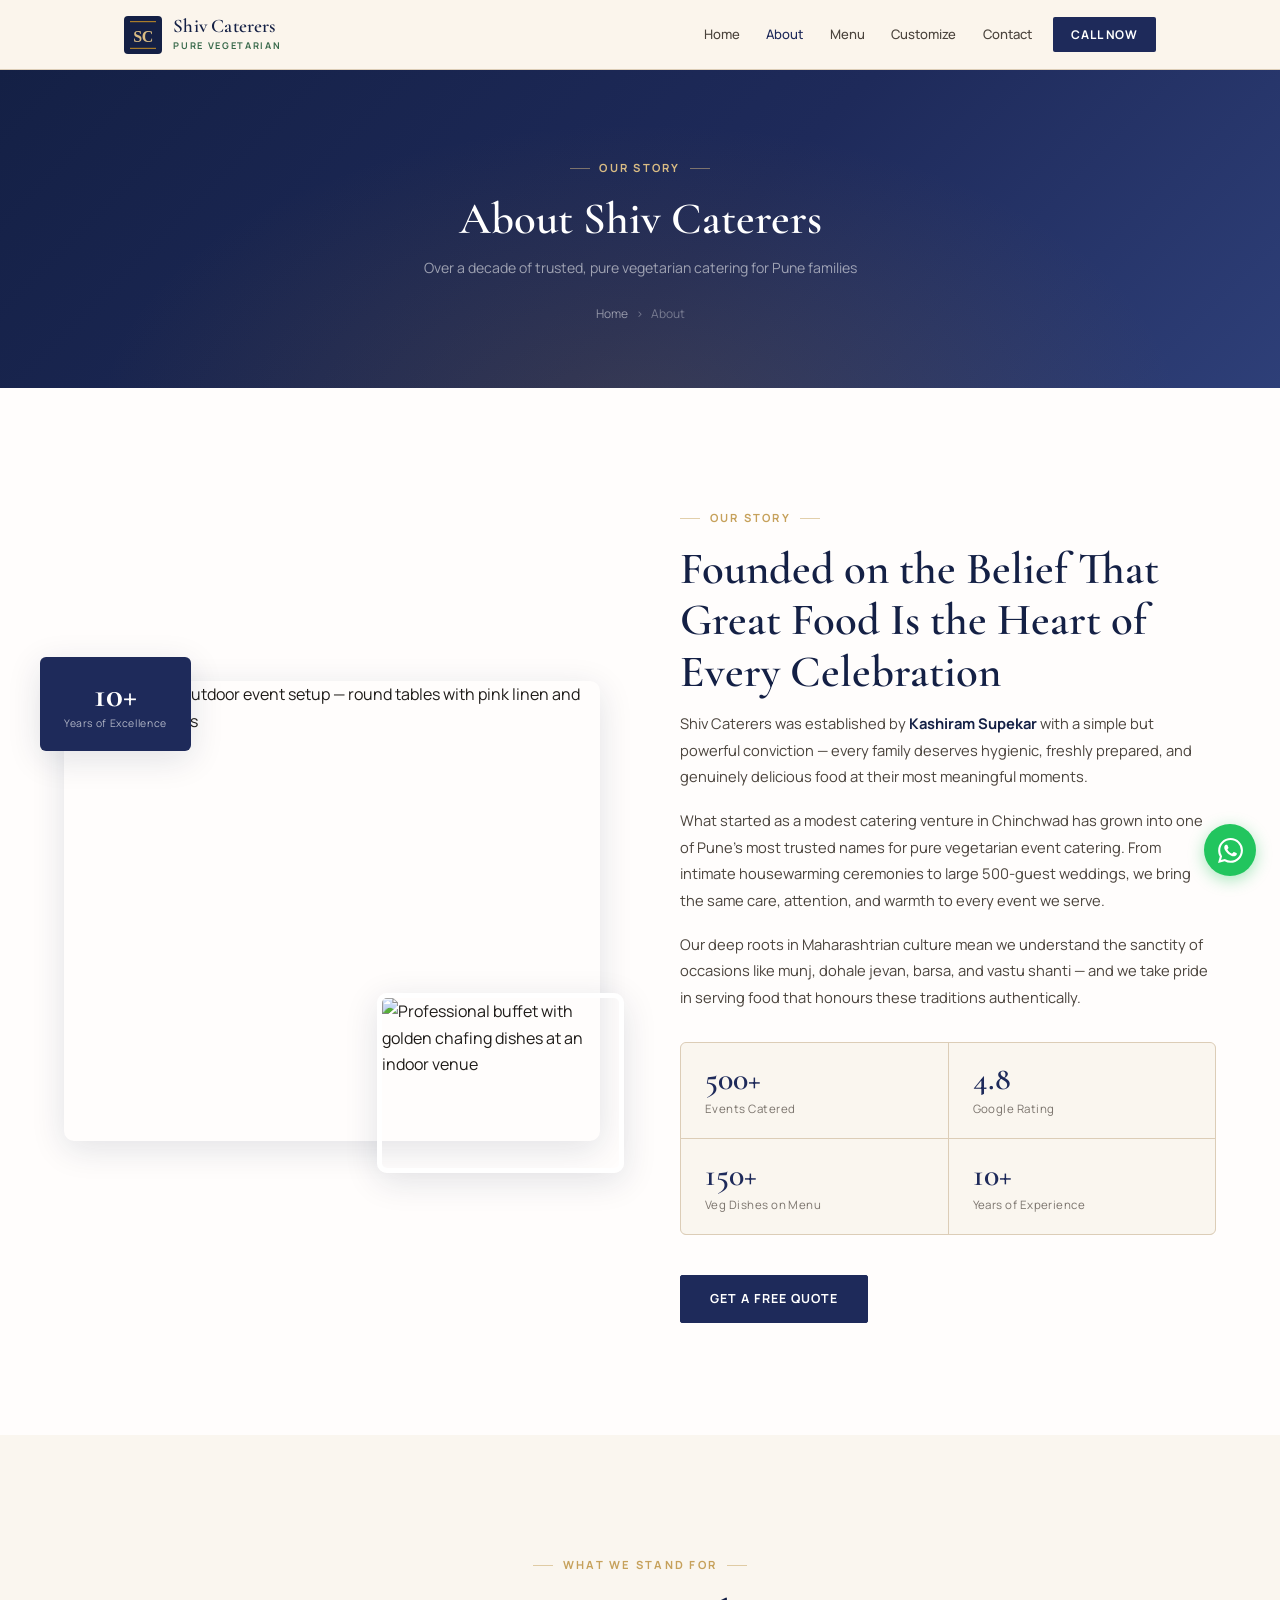
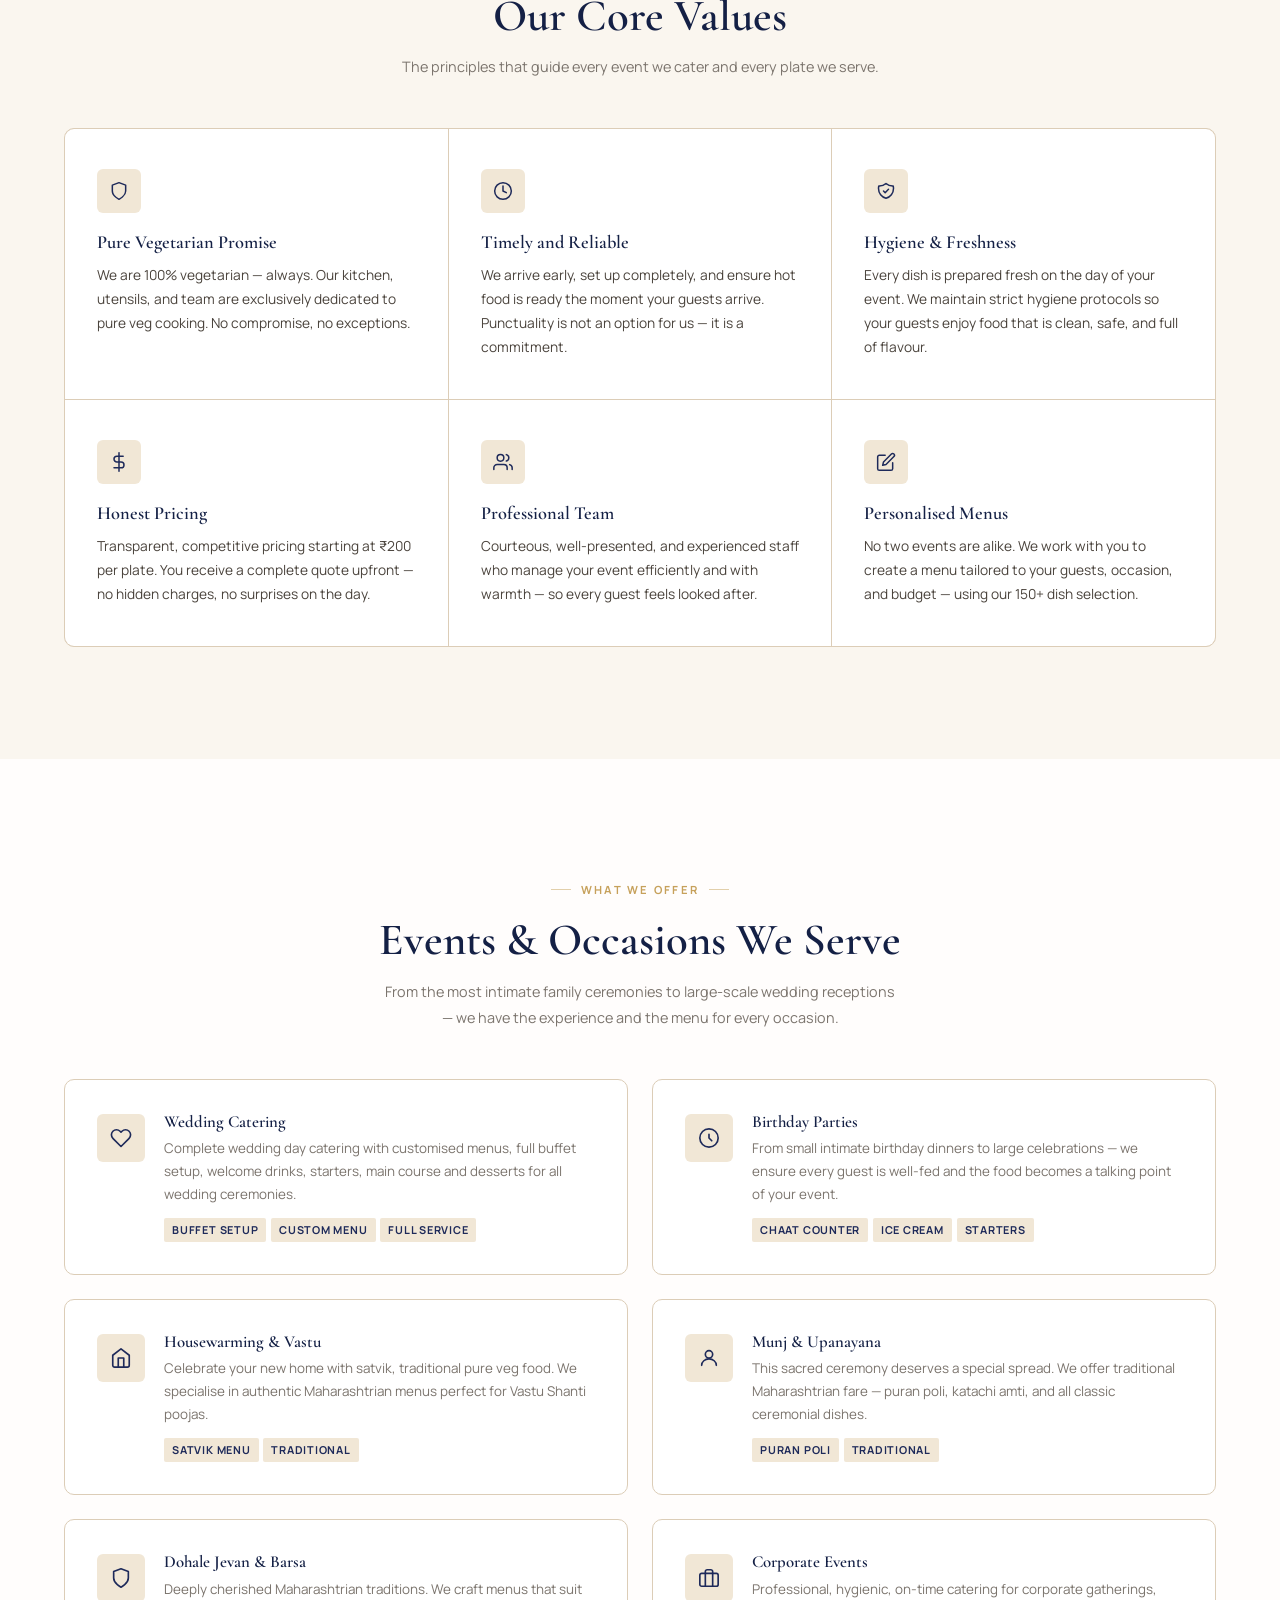
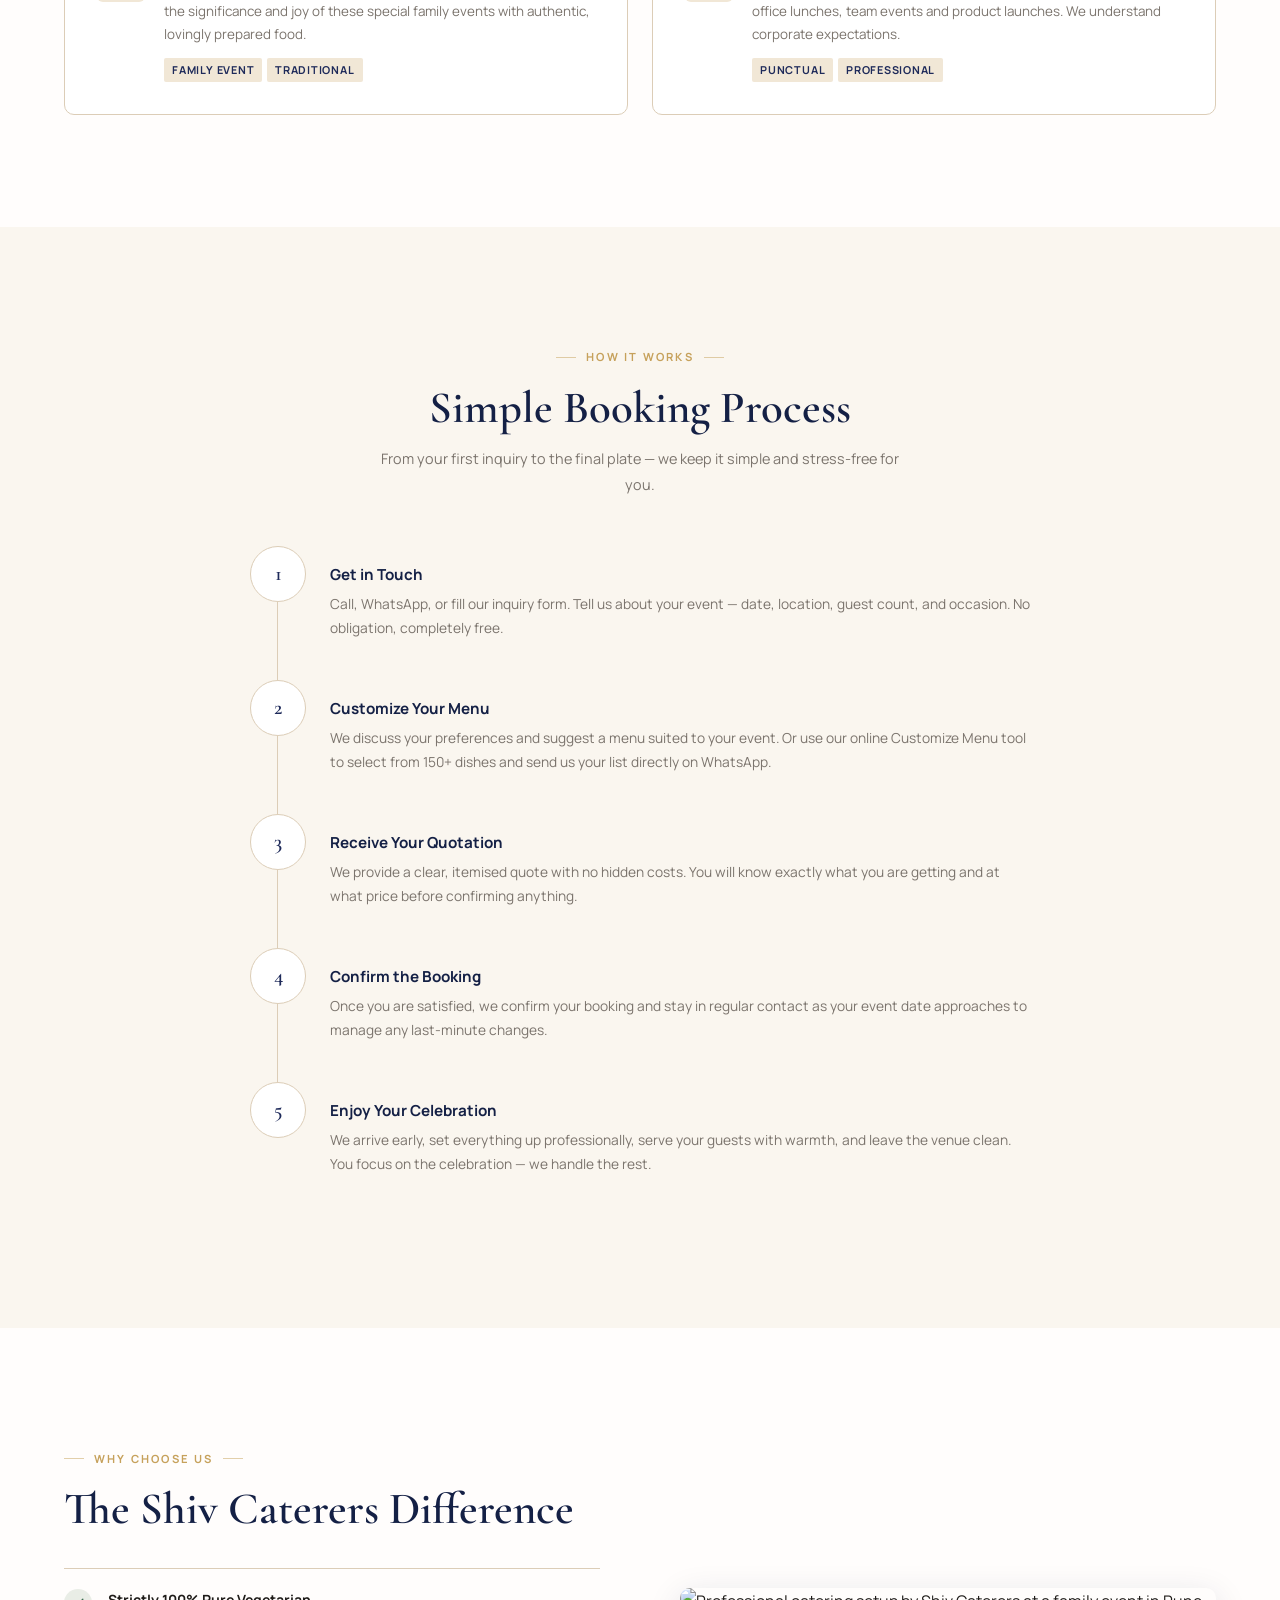
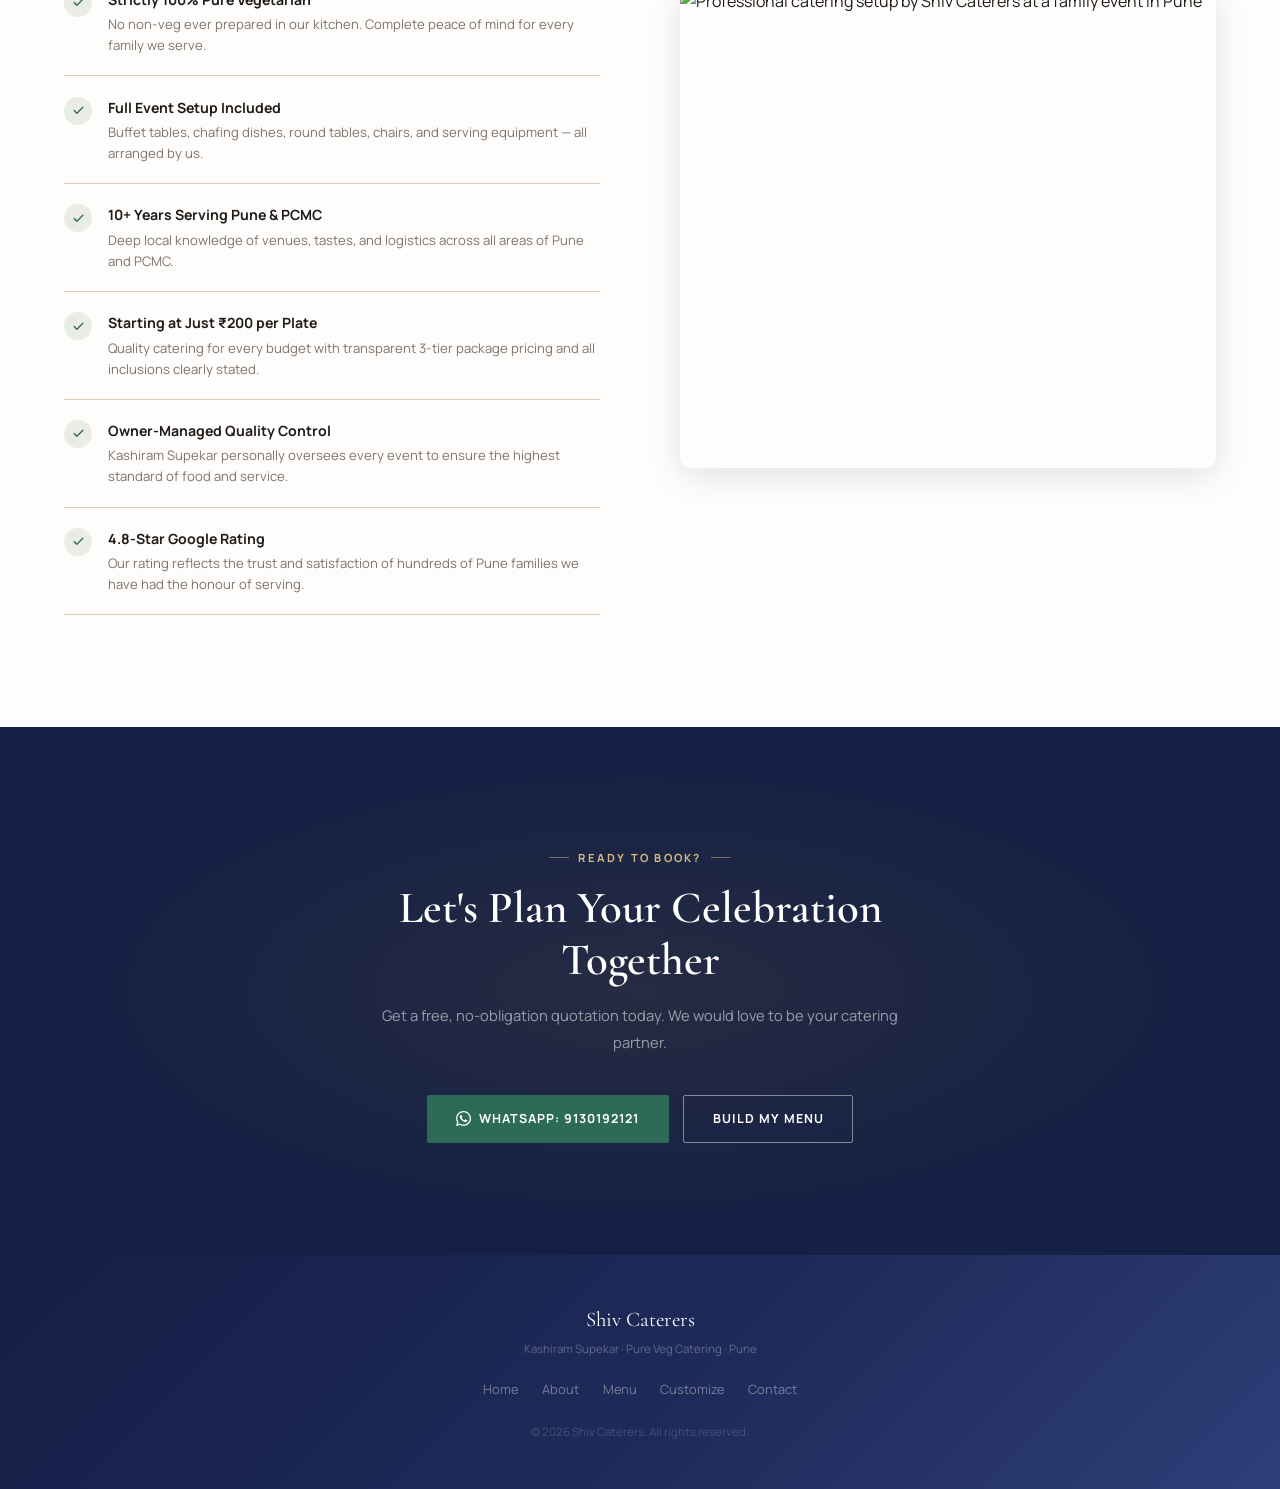
==== commit d66fac4e: "blue Blue color change" ====
--- a/about.html
+++ b/about.html
@@ -181,7 +181,7 @@
   <div class="nav-inner">
     <a href="index.html" class="nav-logo" aria-label="Shiv Caterers — Home">
       <div class="logo-mark">
-        <svg viewBox="0 0 38 38"><rect width="38" height="38" rx="4" fill="#3A0808"/><rect x="6" y="5" width="26" height="1.2" fill="#A87C2A"/><text x="19" y="26" text-anchor="middle" font-family="Georgia,serif" font-size="16" font-weight="600" fill="#C8A84A" letter-spacing="-0.5">SC</text><rect x="6" y="31.8" width="26" height="1.2" fill="#A87C2A"/></svg>
+        <svg viewBox="0 0 38 38"><rect width="38" height="38" rx="4" fill="#142045"/><rect x="6" y="5" width="26" height="1.2" fill="#A87C2A"/><text x="19" y="26" text-anchor="middle" font-family="Georgia,serif" font-size="16" font-weight="600" fill="#D9BC84" letter-spacing="-0.5">SC</text><rect x="6" y="31.8" width="26" height="1.2" fill="#A87C2A"/></svg>
       </div>
       <div><span class="logo-name">Shiv Caterers</span><span class="logo-sub">Pure Vegetarian</span></div>
     </a>
--- a/style.css
+++ b/style.css
@@ -6,31 +6,64 @@
 @import url('https://fonts.googleapis.com/css2?family=Cormorant+Garamond:ital,wght@0,400;0,500;0,600;0,700;1,400;1,600&family=Manrope:wght@300;400;500;600;700&display=swap');
 
 :root {
-  --wine:          #5E1212;
-  --wine-deep:     #3A0808;
-  --wine-mid:      #7A1A1A;
-  --wine-light:    #9E2A2A;
-  --gold:          #A87C2A;
-  --gold-light:    #C8A84A;
-  --gold-pale:     #F2E6C4;
-  --saffron:       #B85A18;
-  --cream:         #FBF5EC;
-  --cream-2:       #F3E9D6;
-  --cream-3:       #E4D0B4;
-  --ivory:         #FFFDF9;
-  --green:         #2A5E2A;
-  --text-dark:     #1A0C0C;
-  --text-mid:      #4A3028;
-  --text-light:    #8A7060;
+
+  /* ===== PRIMARY BRAND ===== */
+
+  --wine:          #1E2A5A;
+  --wine-deep:     #142045;
+  --wine-mid:      #2E3F78;
+  --wine-light:    #556B9A;
+
+  /* ===== GOLD SYSTEM ===== */
+
+  --gold:          #C6A15B;
+  --gold-light:    #D9BC84;
+  --gold-pale:     #EFE2C8;
+
+  /* ===== WARM NEUTRALS ===== */
+
+  --saffron:       #B88A52;
+
+  --cream:         #FAF6EF;
+  --cream-2:       #F1E7D6;
+  --cream-3:       #DCCDB7;
+
+  --ivory:         #FFFDFC;
+
+  /* ===== SUPPORT COLORS ===== */
+
+  --green:         #3B6B4D;
+
+  /* ===== TYPOGRAPHY ===== */
+
+  --text-dark:     #1F1C19;
+  --text-mid:      #4A433C;
+  --text-light:    #7B746D;
+
+  /* ===== BASE ===== */
+
   --white:         #FFFFFF;
-  --shadow-xs:     0 1px 4px rgba(0,0,0,0.06);
-  --shadow-sm:     0 2px 16px rgba(58,8,8,0.08);
-  --shadow-md:     0 6px 32px rgba(58,8,8,0.12);
-  --shadow-lg:     0 16px 60px rgba(58,8,8,0.16);
+
+  /* ===== SHADOWS ===== */
+
+  --shadow-xs:     0 1px 4px rgba(0,0,0,0.05);
+
+  --shadow-sm:     0 2px 16px rgba(20,32,69,0.08);
+
+  --shadow-md:     0 8px 34px rgba(20,32,69,0.12);
+
+  --shadow-lg:     0 18px 64px rgba(20,32,69,0.16);
+
+  /* ===== RADIUS ===== */
+
   --r-sm:   6px;
   --r-md:   10px;
   --r-lg:   16px;
+
   --t:      0.28s ease;
+
+  /* ===== FONTS ===== */
+
   --font-h: 'Cormorant Garamond', Georgia, serif;
   --font-b: 'Manrope', 'Helvetica Neue', sans-serif;
 }
@@ -78,13 +111,29 @@
 }
 .btn svg { width: 15px; height: 15px; flex-shrink: 0; }
 .btn-primary { background: var(--wine); color: var(--white); border-color: var(--wine); }
-.btn-primary:hover { background: var(--wine-deep); border-color: var(--wine-deep); transform: translateY(-1px); box-shadow: var(--shadow-sm); }
+.btn-primary:hover { background:
+linear-gradient(
+135deg,
+#142045 0%,
+#1E2A5A 55%,
+#2E3F78 100%
+); border-color: var(--wine-deep); transform: translateY(-1px); box-shadow: var(--shadow-sm); }
 .btn-ghost   { background: transparent; color: var(--white); border-color: rgba(255,255,255,0.45); }
 .btn-ghost:hover { background: rgba(255,255,255,0.1); border-color: var(--white); }
 .btn-outline { background: transparent; color: var(--wine); border-color: var(--wine); }
 .btn-outline:hover { background: var(--wine); color: var(--white); }
-.btn-wa { background: #22C55E; color: var(--white); border-color: #22C55E; }
-.btn-wa:hover { background: #16A34A; border-color: #16A34A; transform: translateY(-1px); box-shadow: 0 4px 16px rgba(34,197,94,0.35); }
+.btn-wa {
+  background: #2E6B57;
+  color: var(--white);
+  border-color: #2E6B57;
+}
+
+.btn-wa:hover {
+  background: #245545;
+  border-color: #245545;
+  transform: translateY(-1px);
+  box-shadow: 0 4px 16px rgba(46,107,87,0.28);
+}
 
 /* Icons */
 .icon { display: inline-block; flex-shrink: 0; }
@@ -166,7 +215,13 @@
 /* ── PAGE HERO ── */
 .page-hero {
   margin-top: 70px; padding: 5rem 5% 4rem;
-  background: var(--wine-deep); text-align: center;
+  background:
+linear-gradient(
+135deg,
+#142045 0%,
+#1E2A5A 55%,
+#2E3F78 100%
+); text-align: center;
   position: relative; overflow: hidden;
 }
 .page-hero::before {
@@ -251,7 +306,13 @@
 .faq-item.open .faq-a { max-height: 300px; padding-bottom: 1.2rem; }
 
 /* ── FOOTER ── */
-.site-footer { background: var(--wine-deep); }
+.site-footer { background:
+linear-gradient(
+135deg,
+#142045 0%,
+#1E2A5A 55%,
+#2E3F78 100%
+); }
 .footer-main {
   display: grid; grid-template-columns: 2fr 1fr 1fr; gap: 3.5rem;
   padding: 5rem 5% 3rem; max-width: 1160px; margin: 0 auto;
@@ -282,7 +343,13 @@
 .footer-veg-dot { width: 6px; height: 6px; border-radius: 50%; background: rgba(80,180,80,0.65); }
 .footer-simple {
   display: flex; flex-direction: column; align-items: center; text-align: center; gap: 1rem;
-  padding: 3rem 5%; background: var(--wine-deep);
+  padding: 3rem 5%; background:
+linear-gradient(
+135deg,
+#142045 0%,
+#1E2A5A 55%,
+#2E3F78 100%
+);
 }
 .footer-simple-name { font-family: var(--font-h); font-size: 1.3rem; color: var(--white); }
 .footer-simple-sub  { font-size: 0.72rem; color: rgba(255,255,255,0.3); margin-top: 2px; }
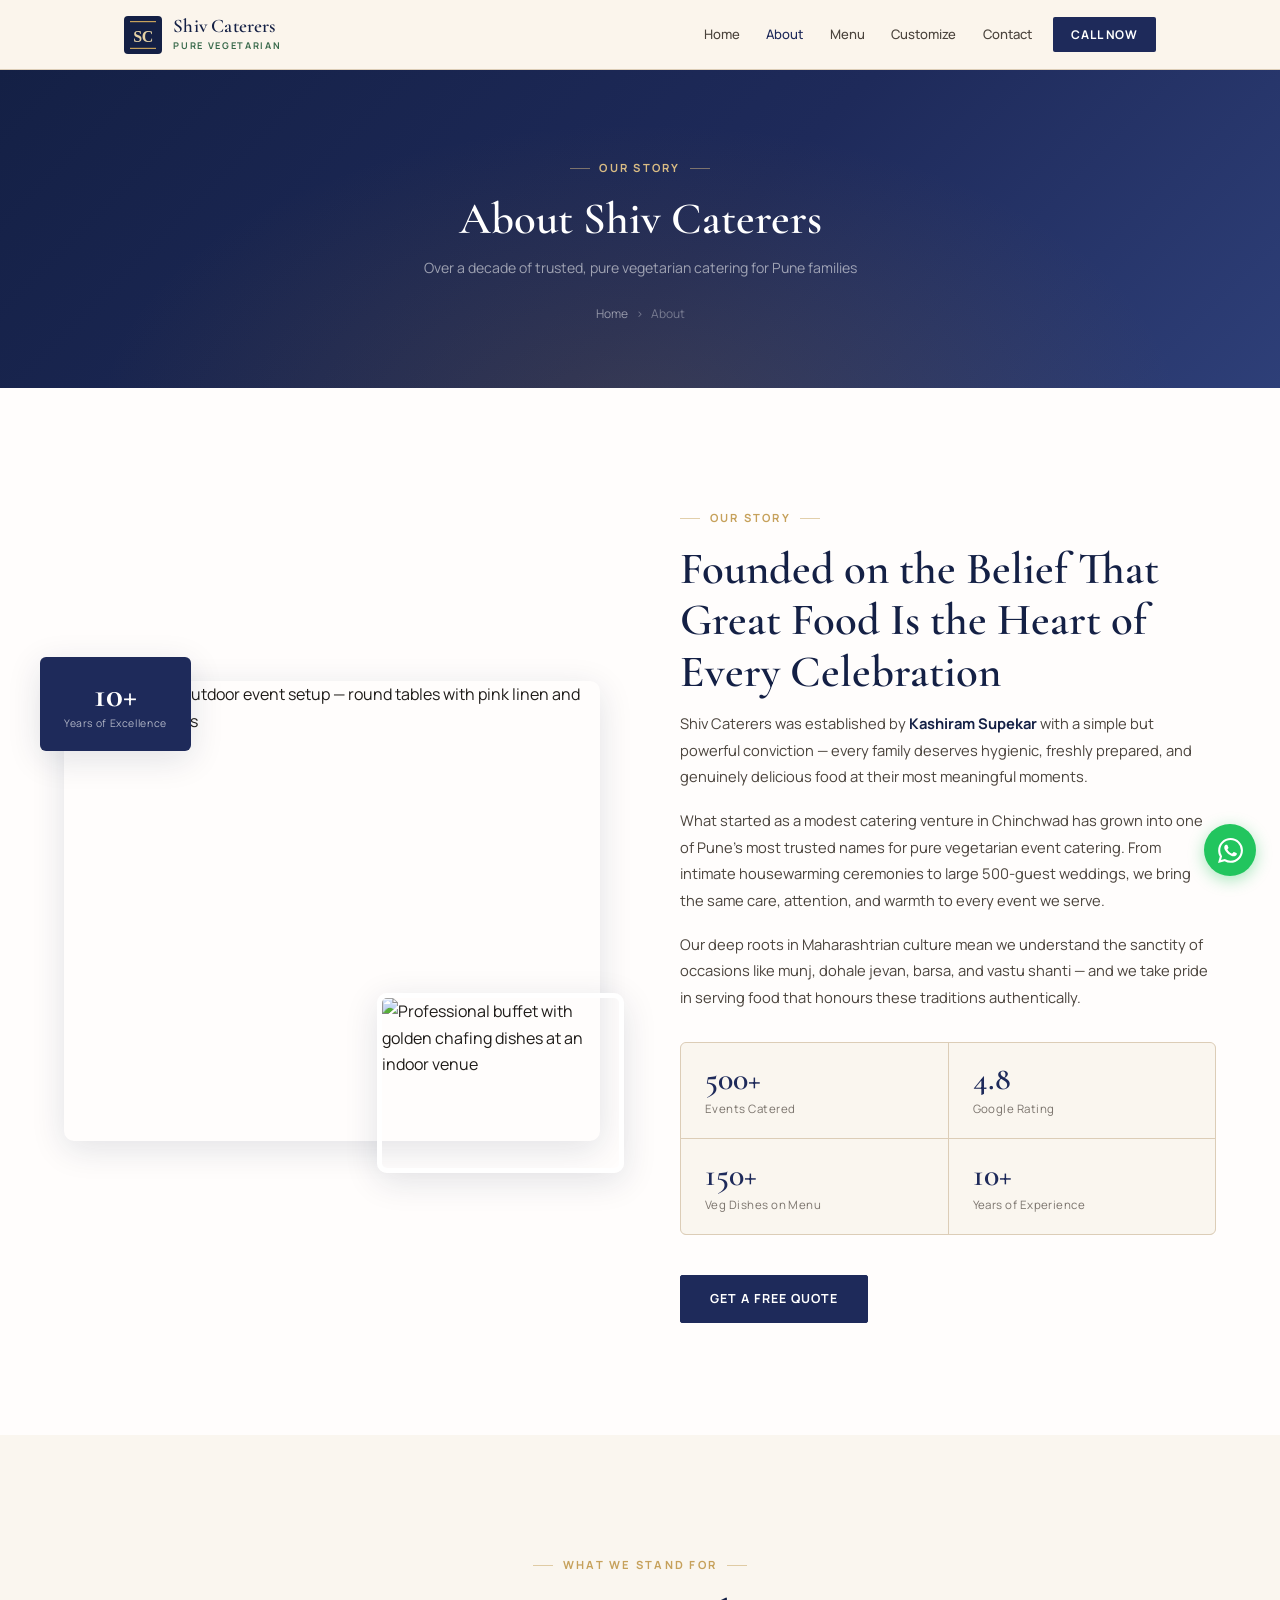
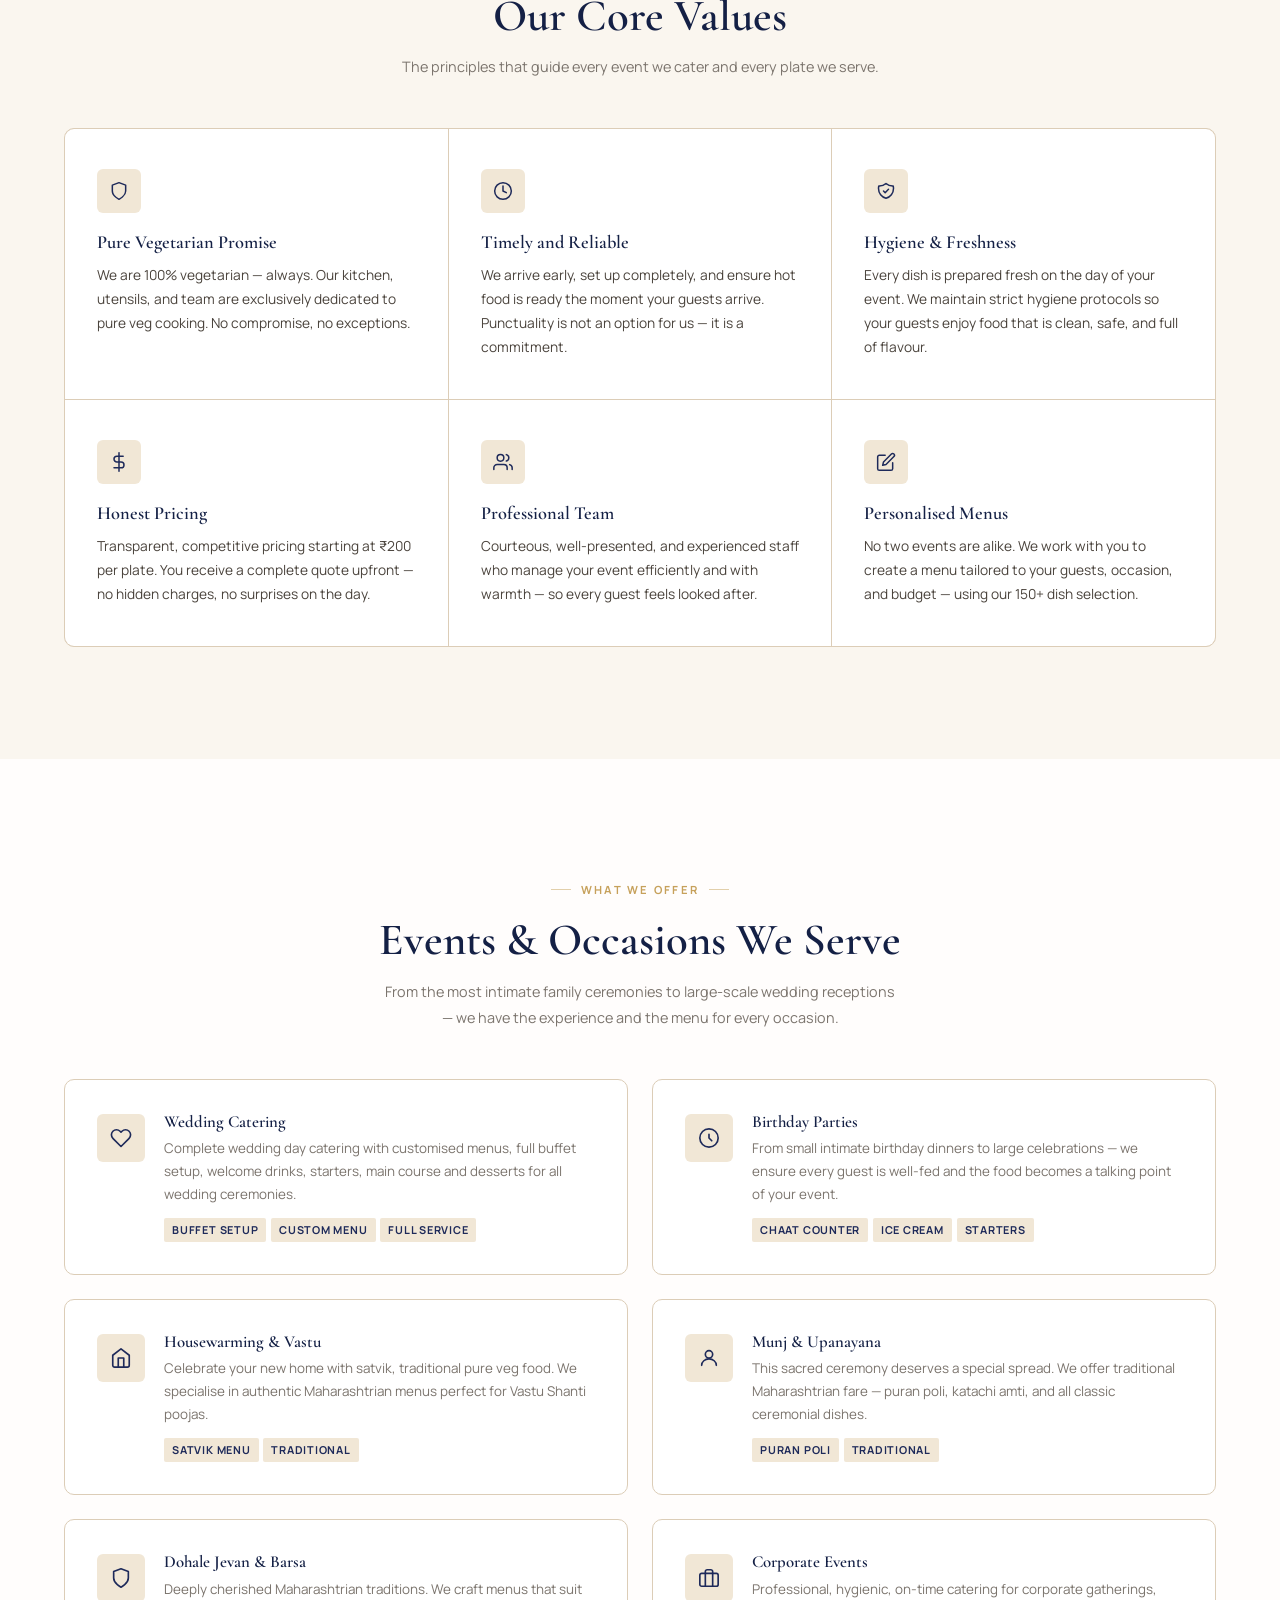
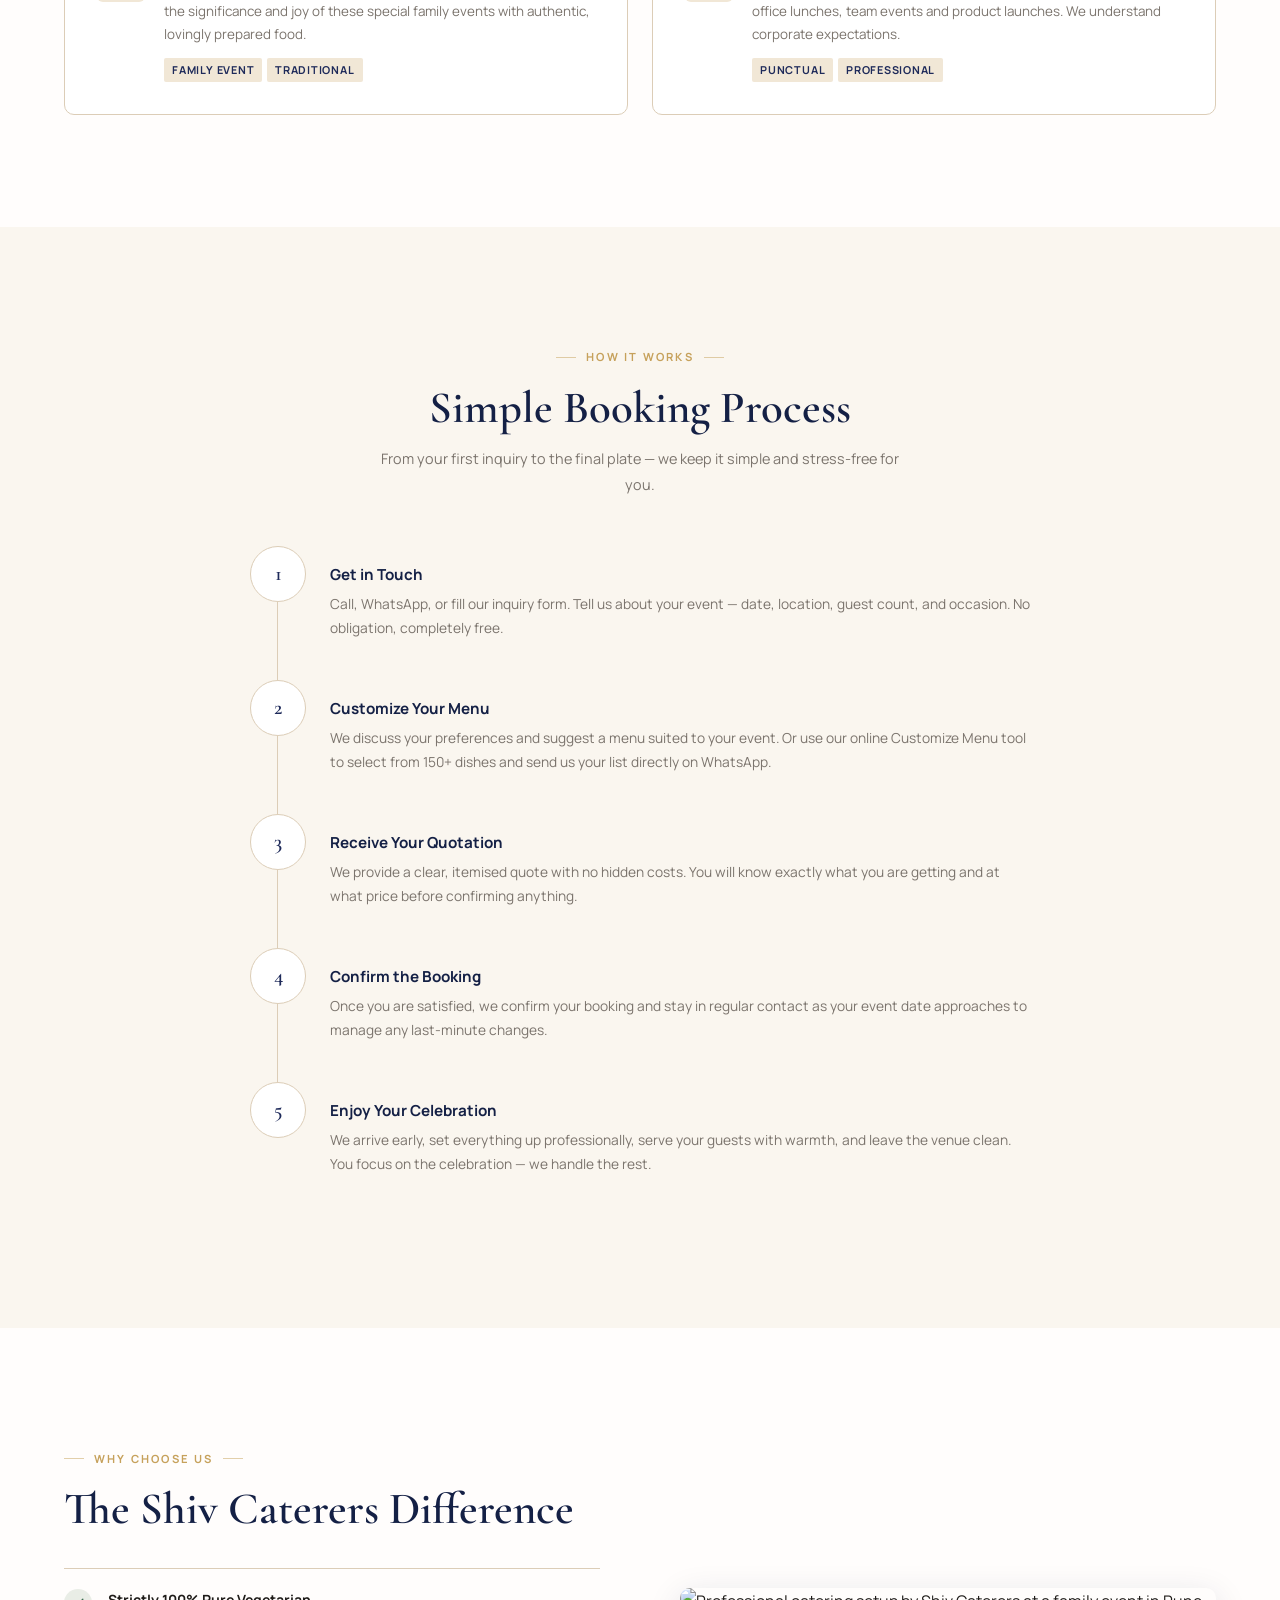
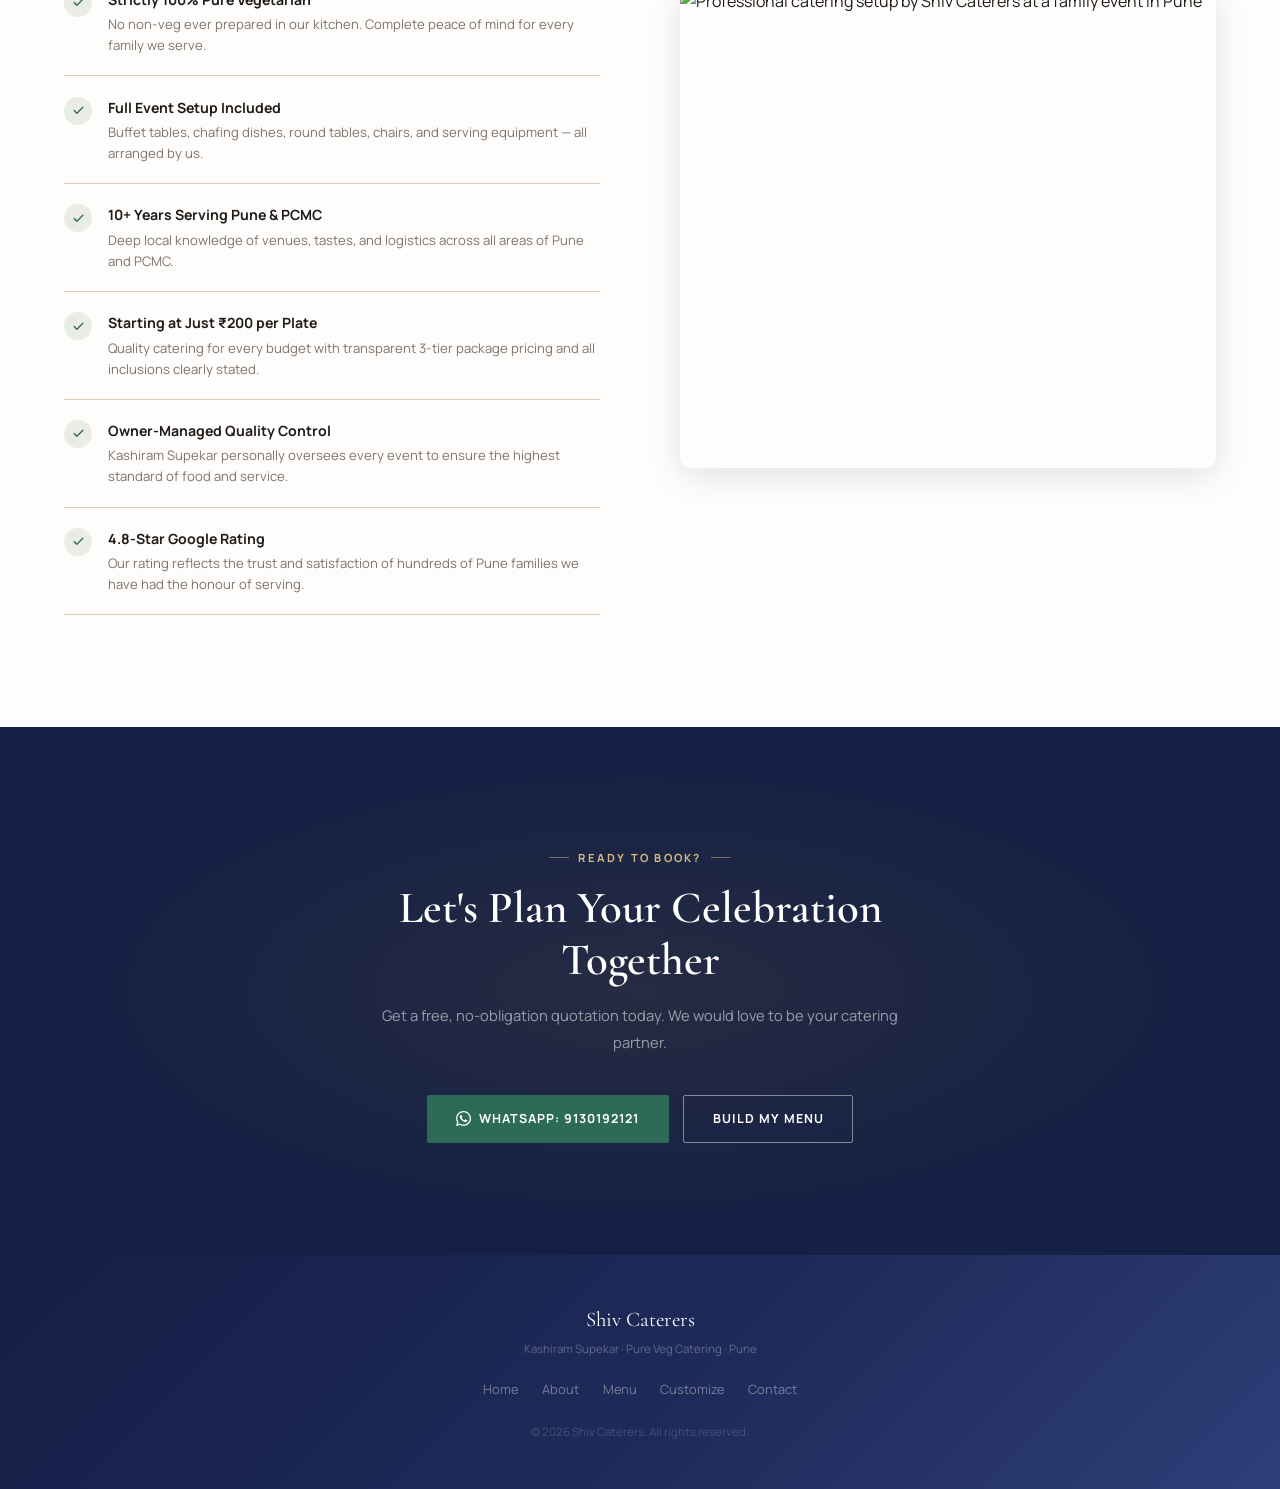
==== commit 250bfcd7: "Update" ====
--- a/about.html
+++ b/about.html
@@ -181,7 +181,7 @@
   <div class="nav-inner">
     <a href="index.html" class="nav-logo" aria-label="Shiv Caterers — Home">
       <div class="logo-mark">
-        <svg viewBox="0 0 38 38"><rect width="38" height="38" rx="4" fill="#142045"/><rect x="6" y="5" width="26" height="1.2" fill="#A87C2A"/><text x="19" y="26" text-anchor="middle" font-family="Georgia,serif" font-size="16" font-weight="600" fill="#D9BC84" letter-spacing="-0.5">SC</text><rect x="6" y="31.8" width="26" height="1.2" fill="#A87C2A"/></svg>
+        <svg viewBox="0 0 38 38"><rect width="38" height="38" rx="4" fill="#142045"/><rect x="6" y="5" width="26" height="1.2" fill="#C6A15B"/><text x="19" y="26" text-anchor="middle" font-family="Georgia,serif" font-size="16" font-weight="600" fill="#E6D3A7" letter-spacing="-0.5">SC</text><rect x="6" y="31.8" width="26" height="1.2" fill="#C6A15B"/></svg>
       </div>
       <div><span class="logo-name">Shiv Caterers</span><span class="logo-sub">Pure Vegetarian</span></div>
     </a>
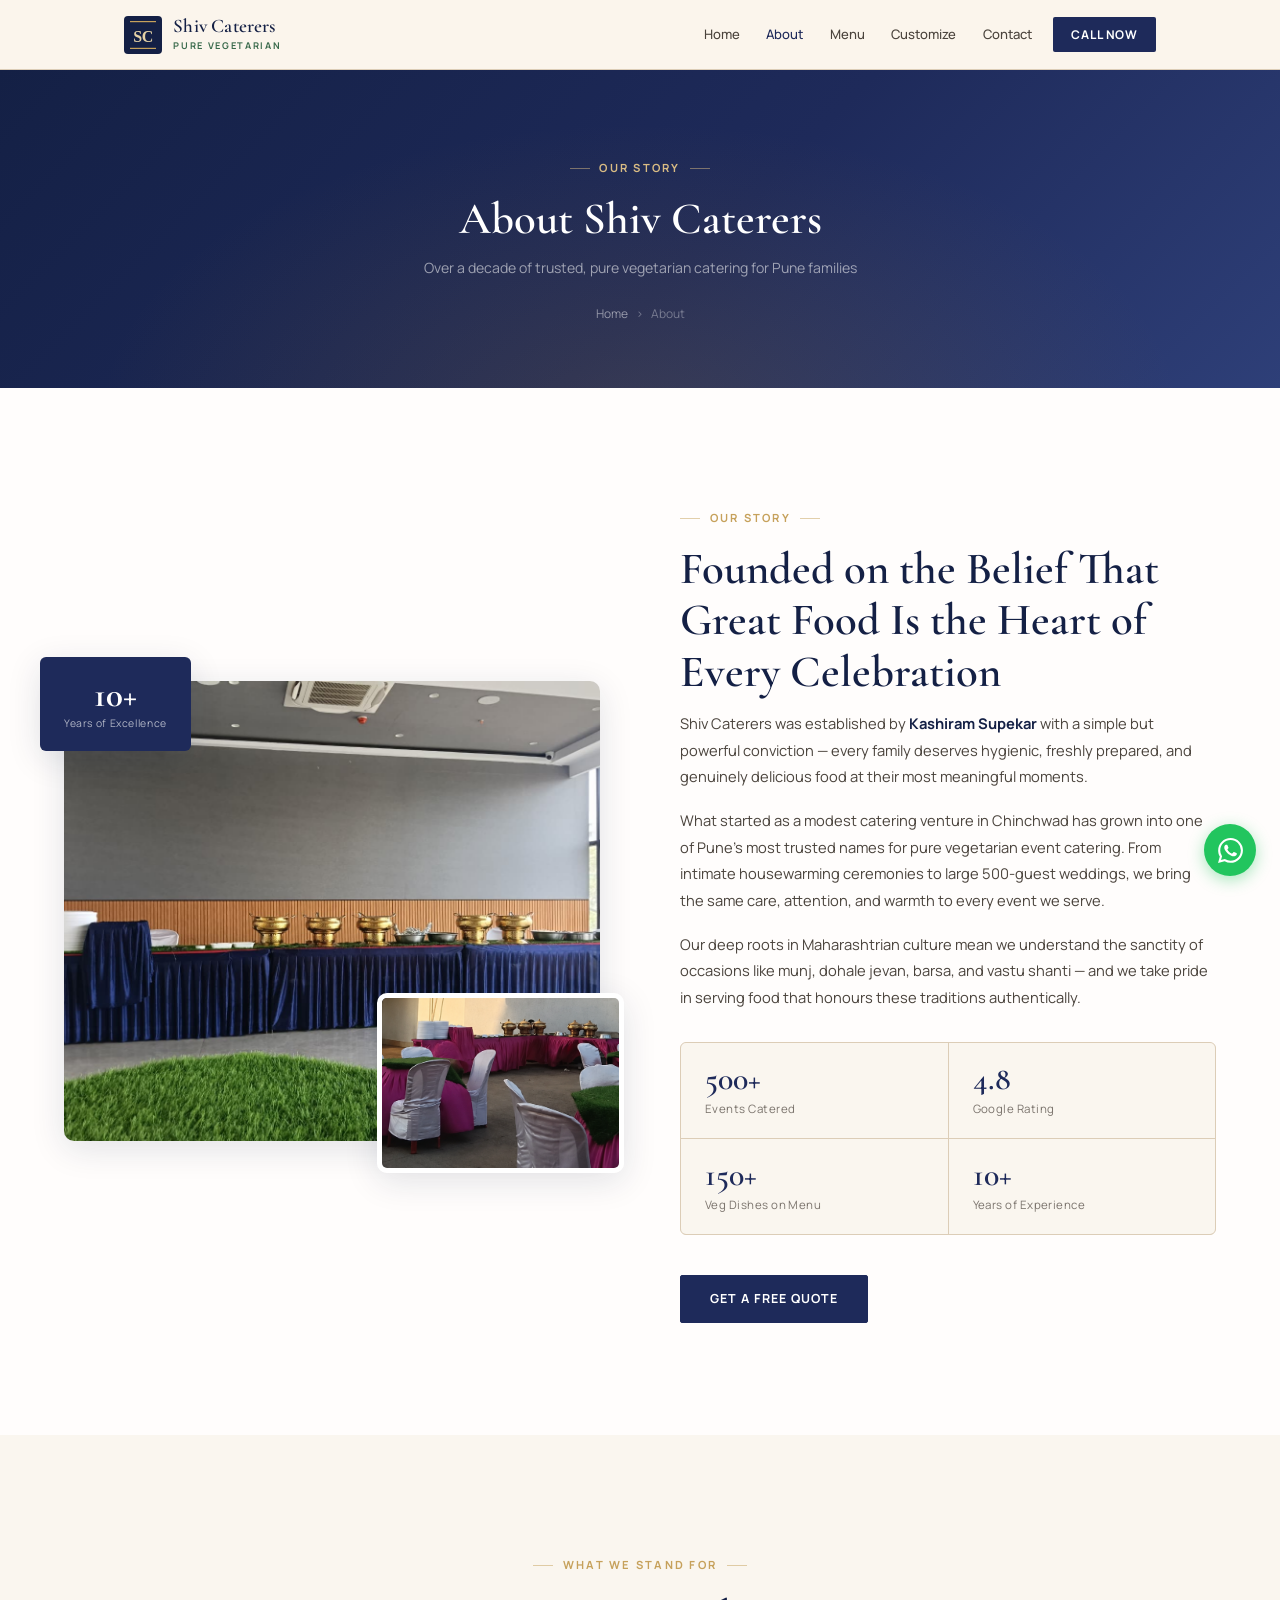
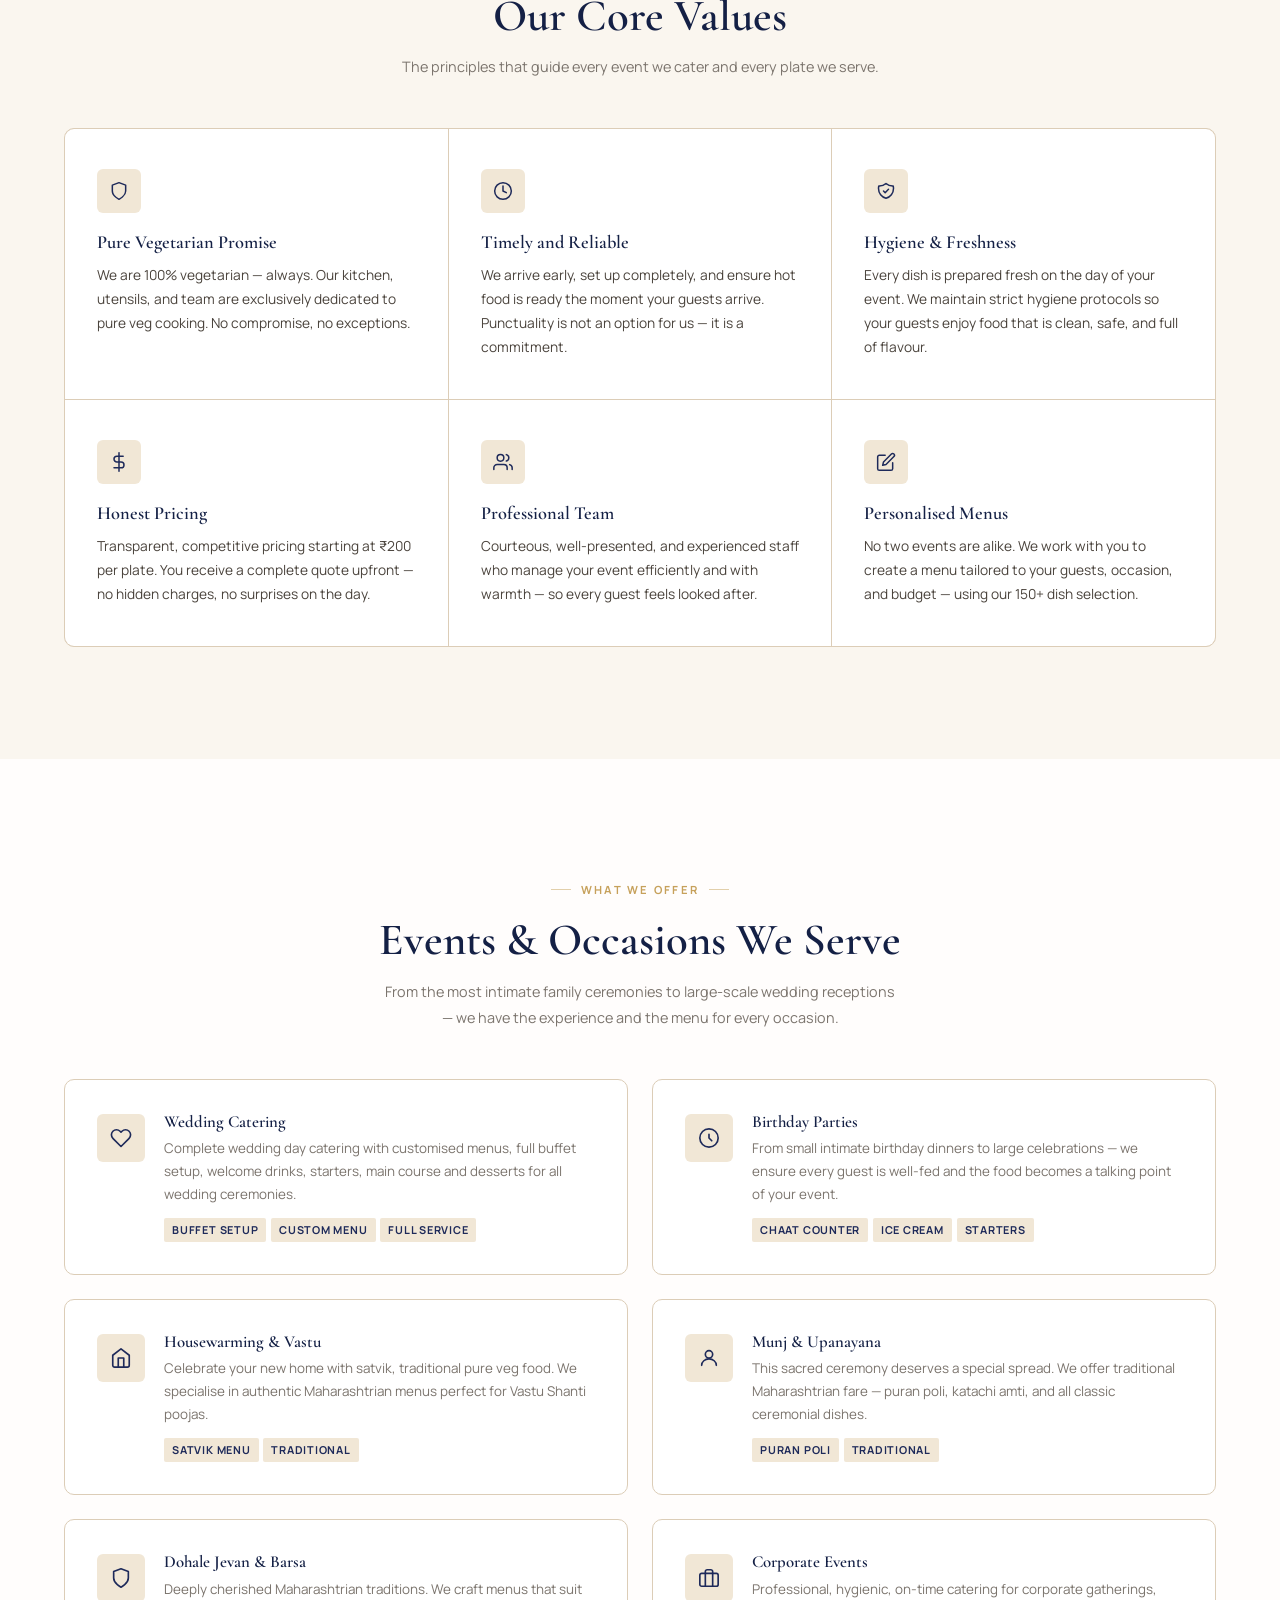
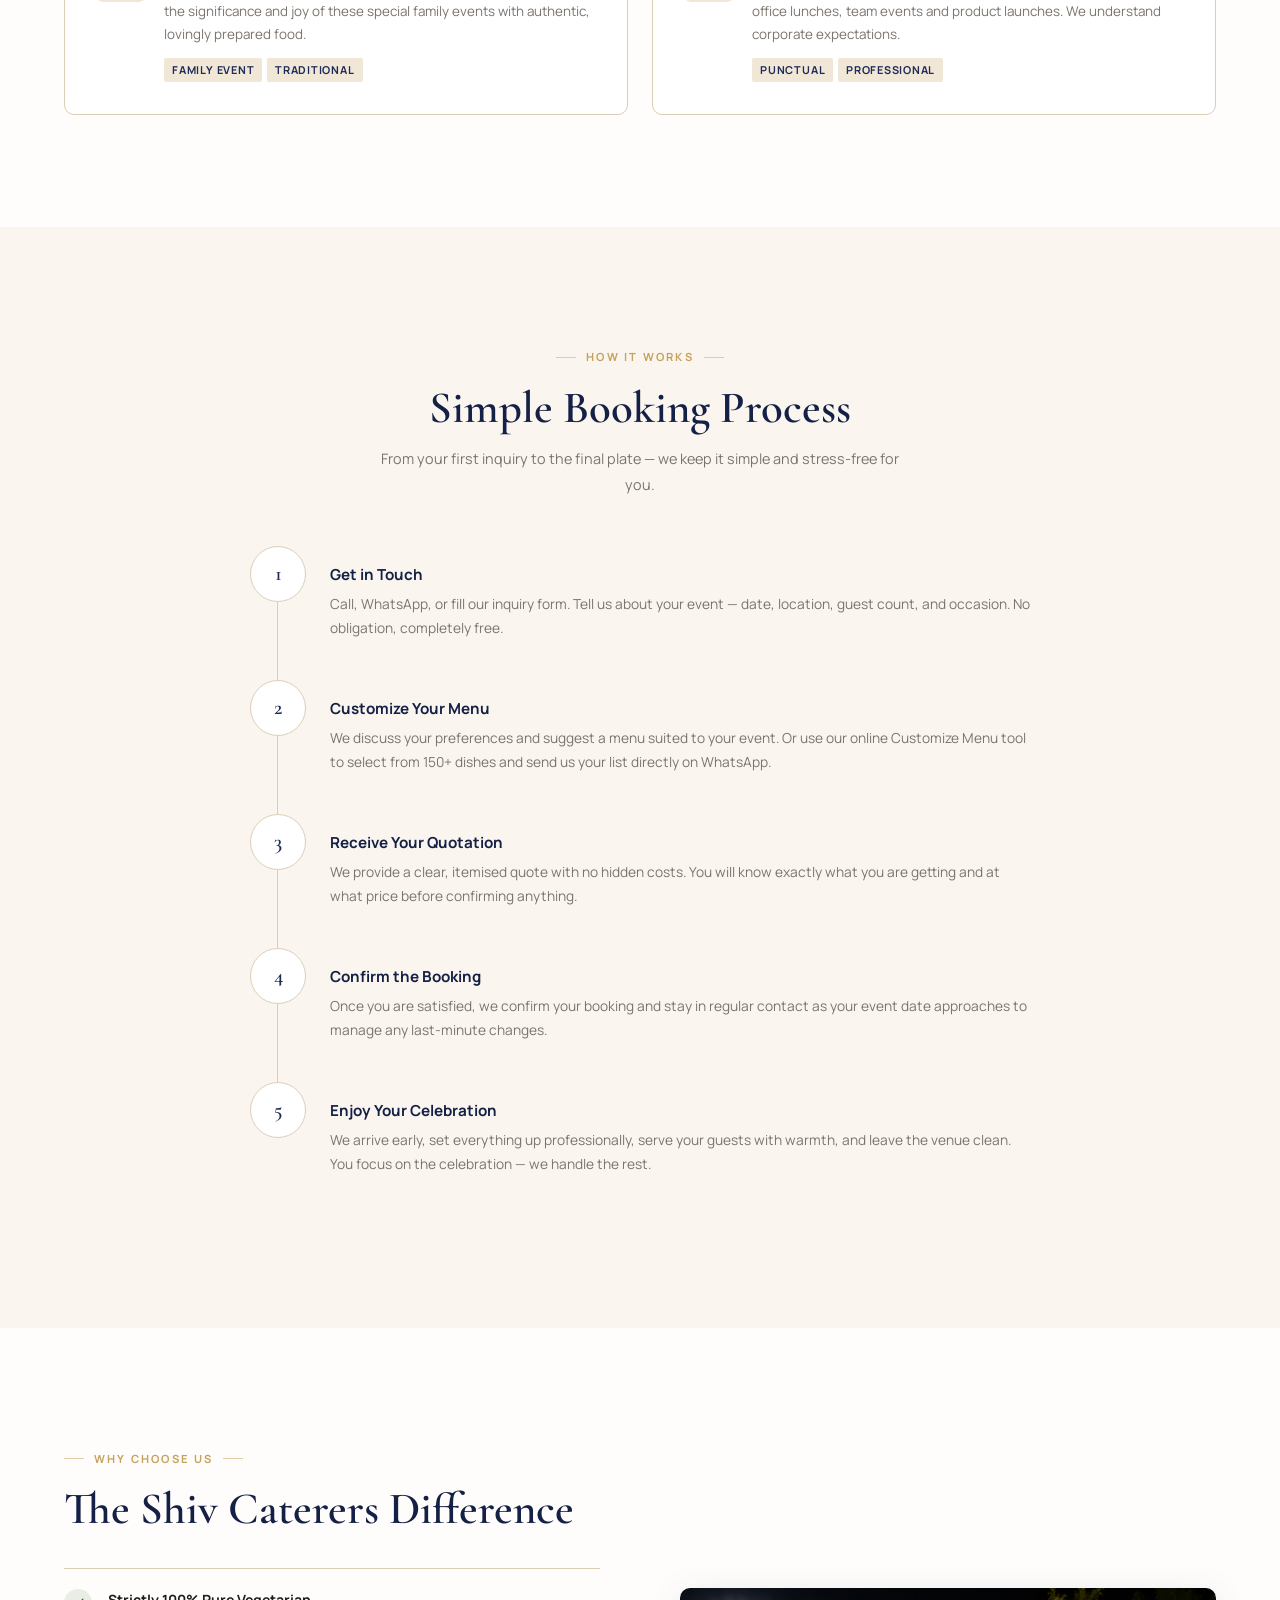
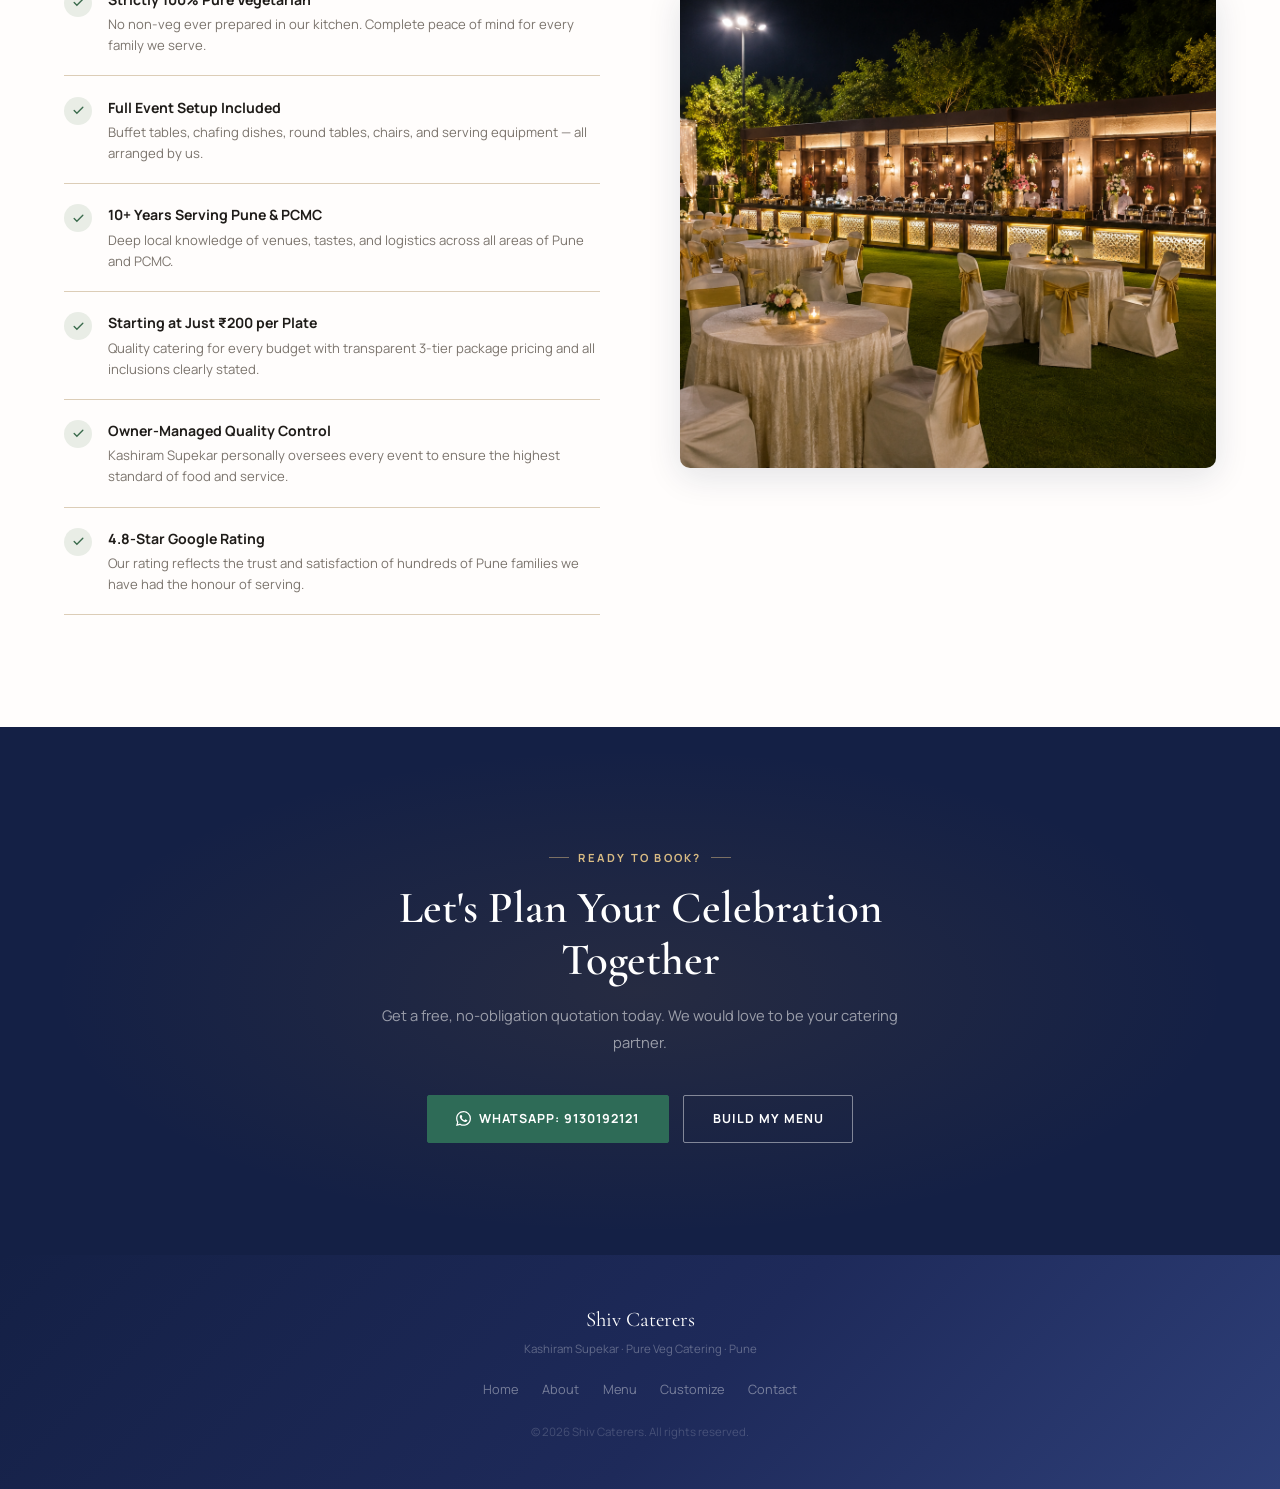
==== commit 83bacb3b: "update" ====
--- a/about.html
+++ b/about.html
@@ -227,10 +227,10 @@
   <div class="story-grid">
     <div class="story-imgs">
       <div class="story-img-main">
-        <img src="images/event1.jpg" alt="Shiv Caterers outdoor event setup — round tables with pink linen and white chair covers" loading="lazy" />
+        <img src="Image 1.jpeg" alt="Shiv Caterers outdoor event setup — round tables with pink linen and white chair covers" loading="lazy" />
       </div>
       <div class="story-img-thumb">
-        <img src="images/event-buffet.jpg" alt="Professional buffet with golden chafing dishes at an indoor venue" loading="lazy" />
+        <img src="Image 2.png" alt="Professional buffet with golden chafing dishes at an indoor venue" loading="lazy" />
       </div>
       <div class="story-badge"><span class="num">10+</span><span class="lbl">Years of Excellence</span></div>
     </div>
@@ -437,7 +437,7 @@
       </div>
     </div>
     <div class="why-img">
-      <img src="images/event2.jpg" alt="Professional catering setup by Shiv Caterers at a family event in Pune" loading="lazy" />
+      <img src="Image 4.png" alt="Professional catering setup by Shiv Caterers at a family event in Pune" loading="lazy" />
     </div>
   </div>
 </section>
--- a/style.css
+++ b/style.css
@@ -396,3 +396,13 @@
 @media (max-width: 480px) {
   .gallery-slide { flex: 0 0 calc(92% - 0.5rem); }
 }
+
+.mc-icon svg {
+  width: 22px;
+  height: 22px;
+  stroke: currentColor;
+  fill: none;
+  stroke-width: 1.8;
+  stroke-linecap: round;
+  stroke-linejoin: round;
+}
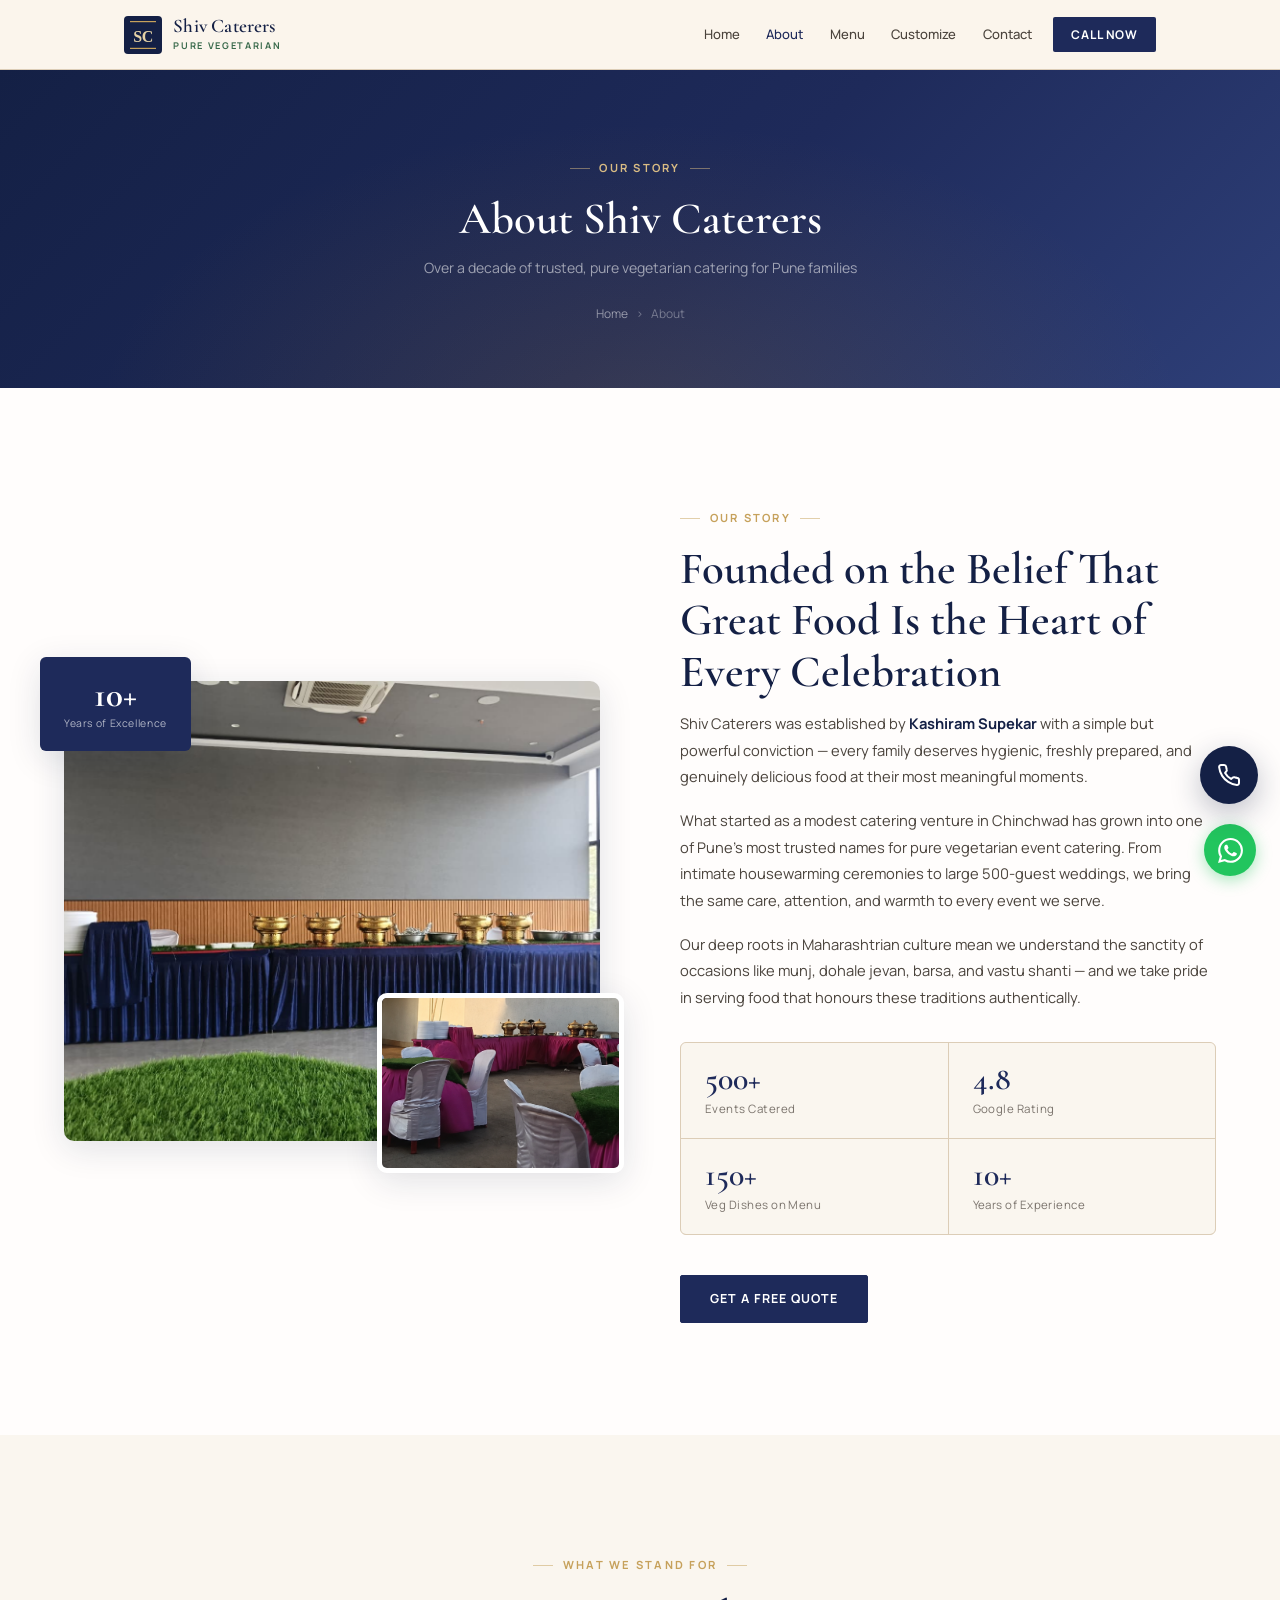
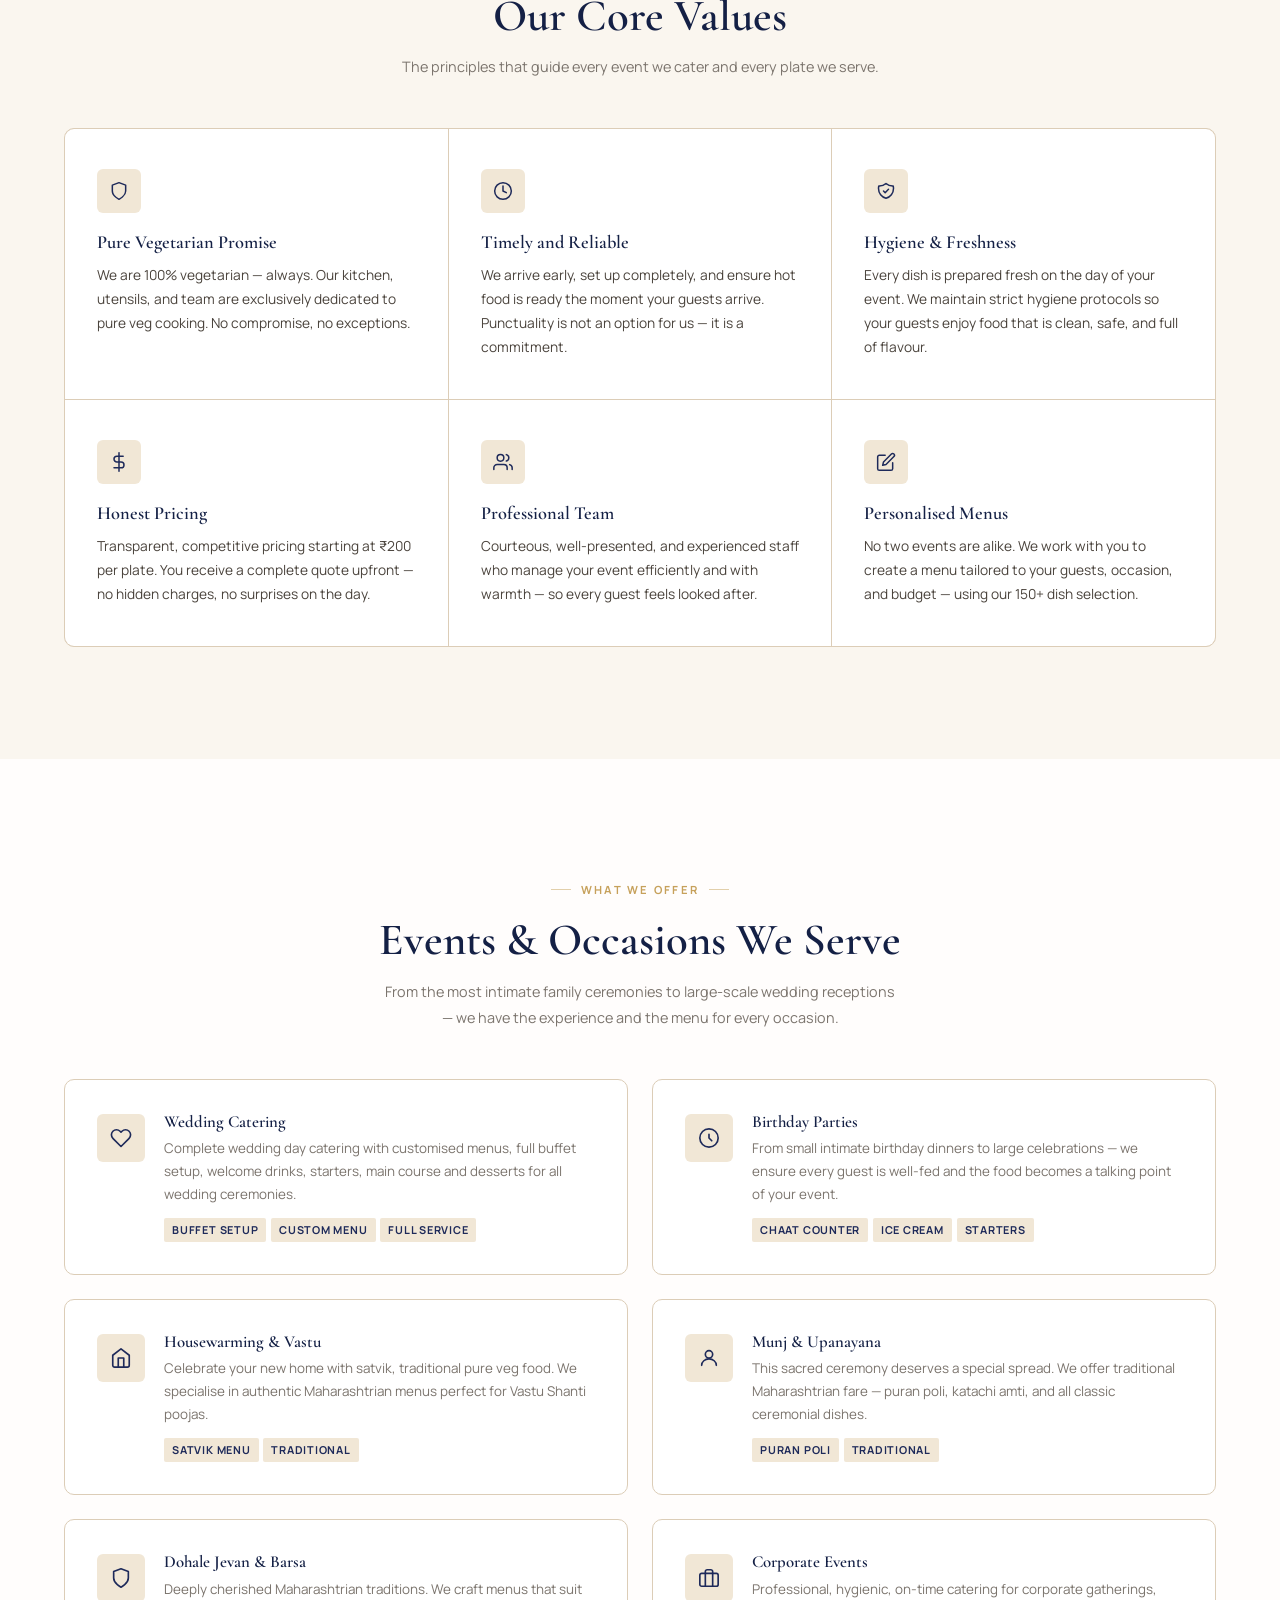
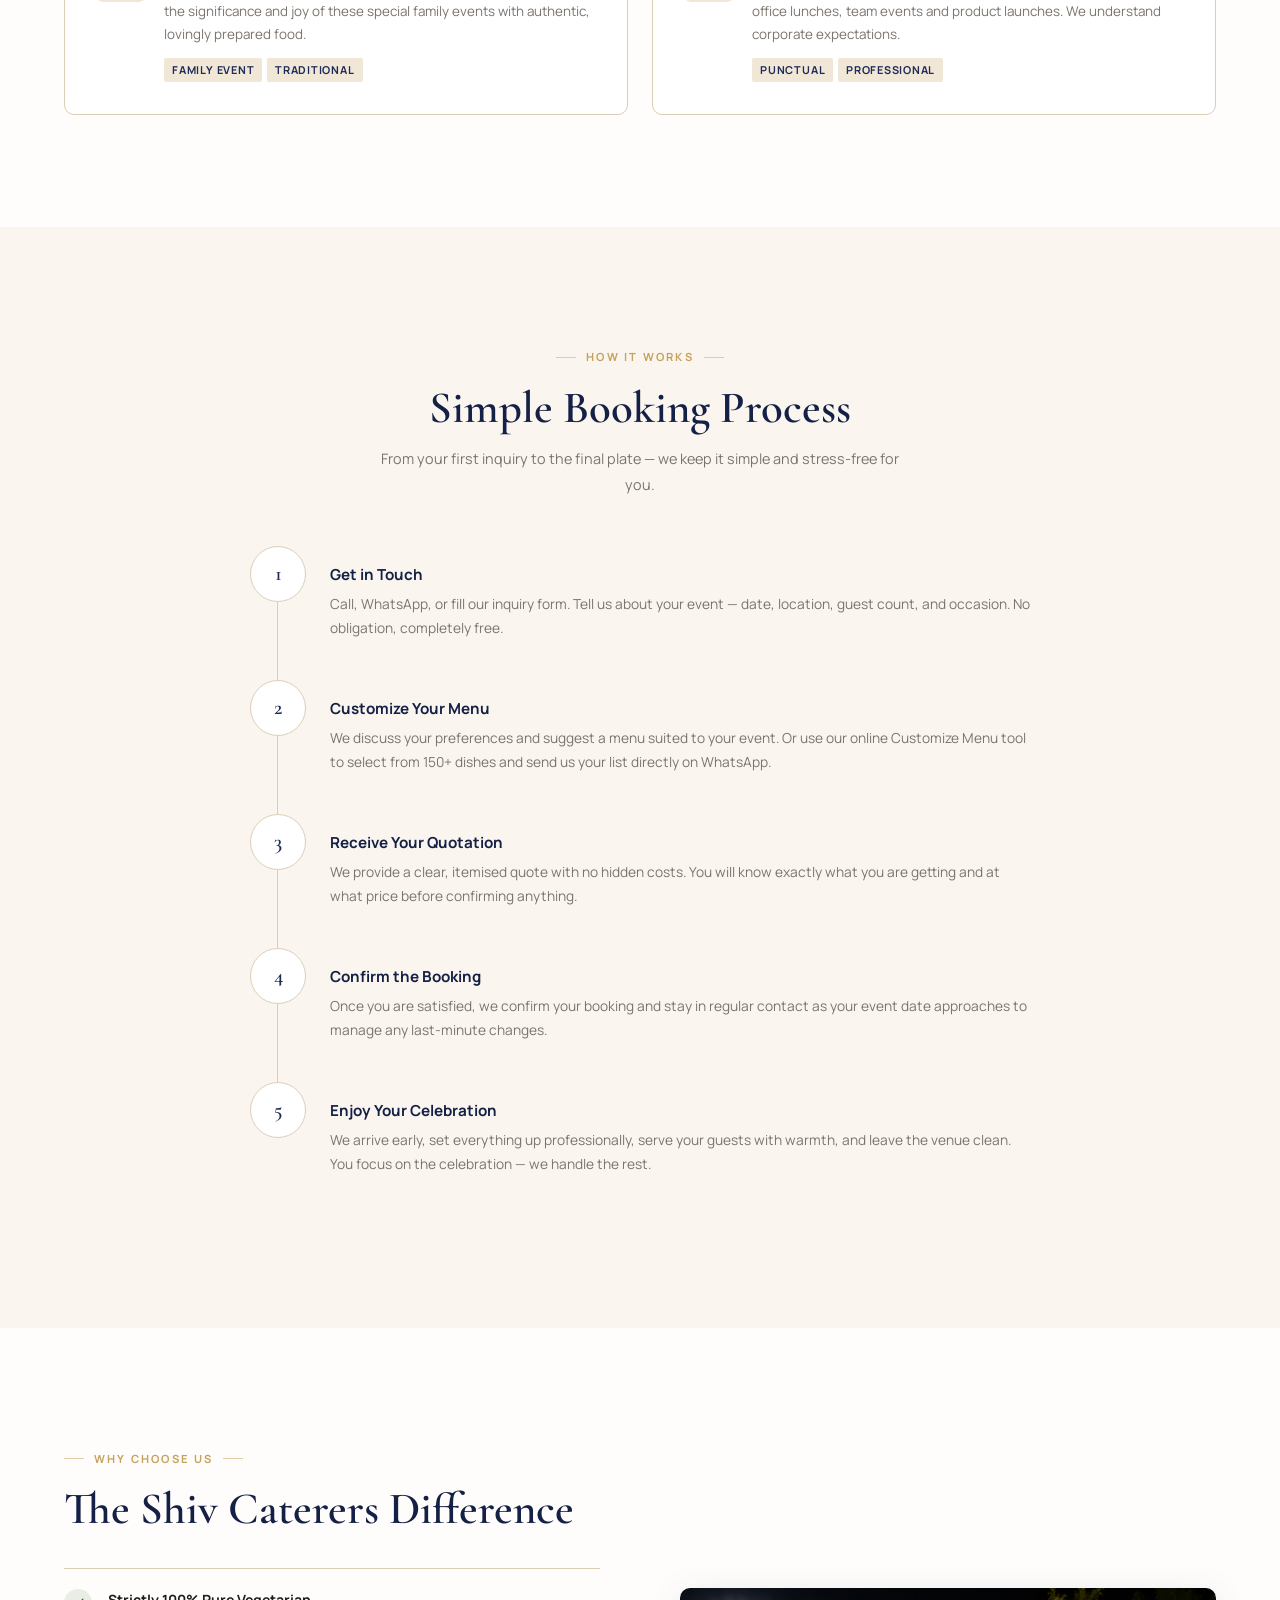
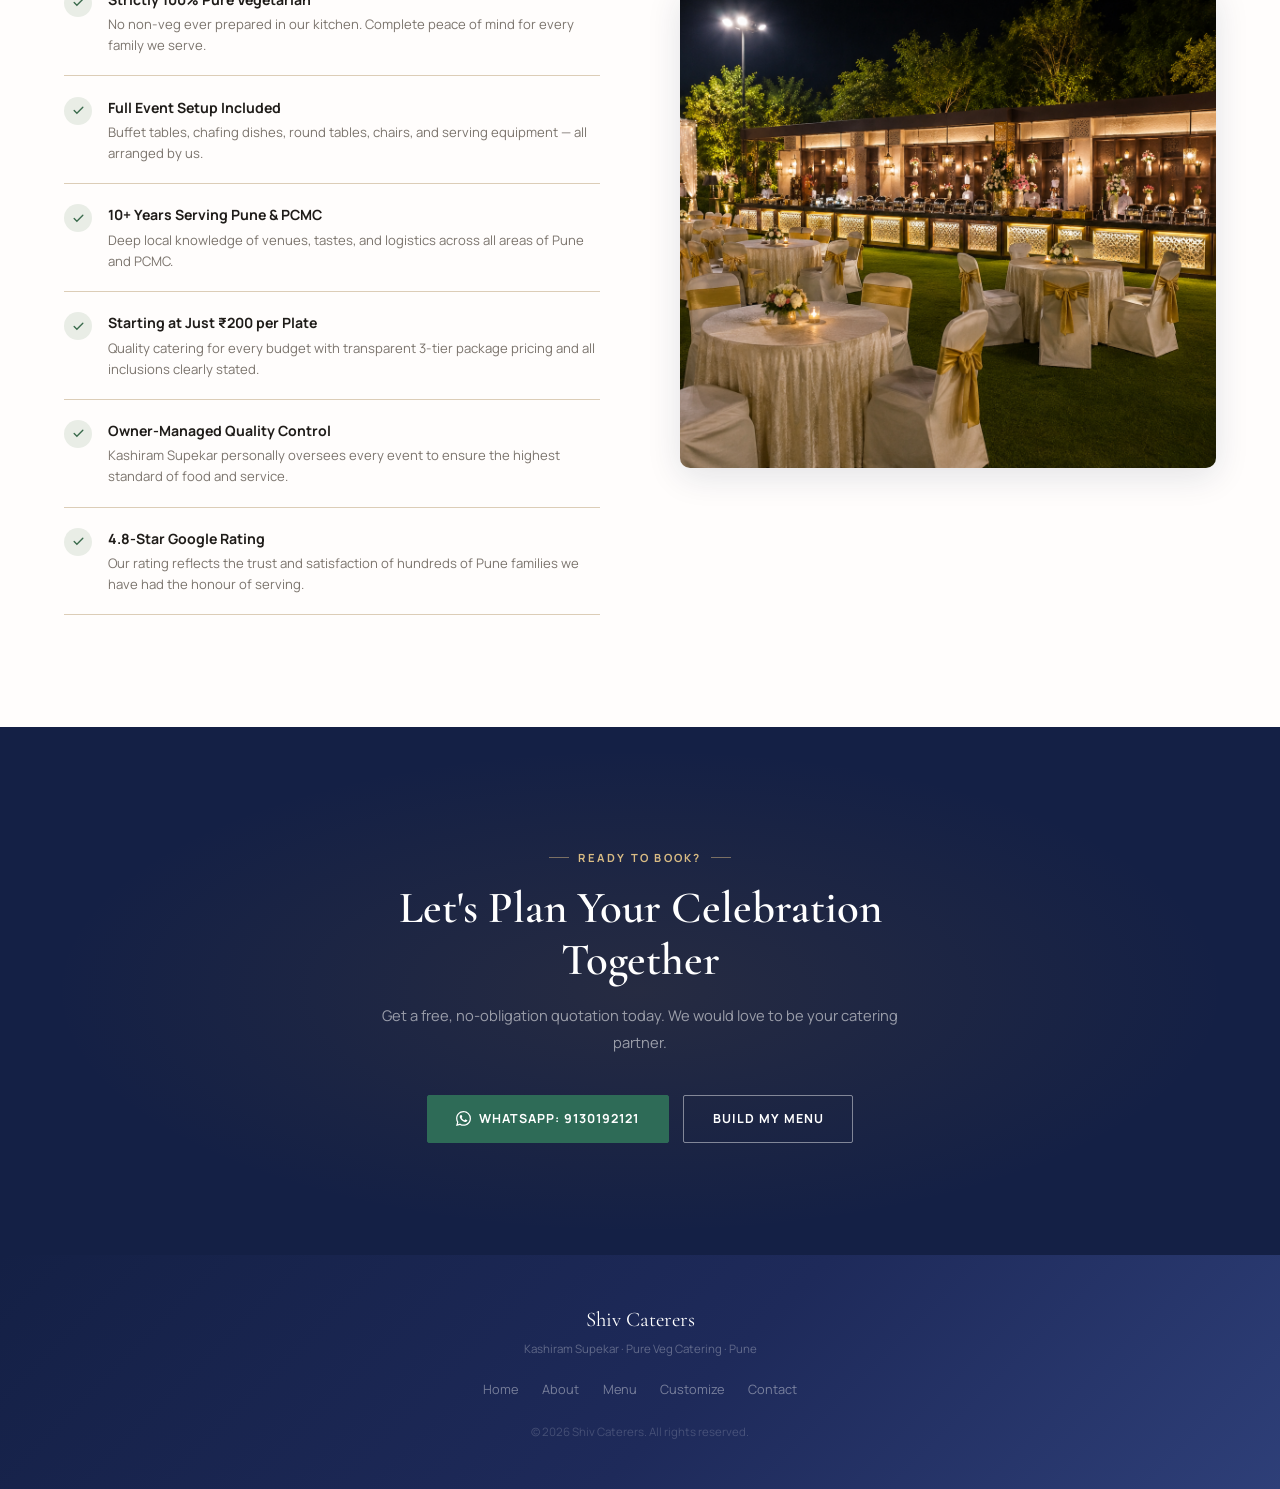
==== commit f2c9af05: "call feature" ====
--- a/about.html
+++ b/about.html
@@ -466,7 +466,32 @@
   </nav>
   <div class="footer-simple-copy">© 2026 Shiv Caterers. All rights reserved.</div>
 </footer>
-
+<a
+  href="tel:+919130192121"
+  class="call-float"
+  aria-label="Call Shiv Caterers"
+>
+  <svg viewBox="0 0 24 24" fill="none">
+    <path
+      d="M22 16.92v3a2 2 0 0 1-2.18 2
+      19.79 19.79 0 0 1-8.63-3.07
+      19.5 19.5 0 0 1-6-6
+      19.79 19.79 0 0 1-3.07-8.67
+      A2 2 0 0 1 4.11 2h3
+      a2 2 0 0 1 2 1.72
+      c.12.89.32 1.76.59 2.6
+      a2 2 0 0 1-.45 2.11L8.09 9.91
+      a16 16 0 0 0 6 6l1.48-1.16
+      a2 2 0 0 1 2.11-.45
+      c.84.27 1.71.47 2.6.59
+      A2 2 0 0 1 22 16.92z"
+      stroke="currentColor"
+      stroke-width="2"
+      stroke-linecap="round"
+      stroke-linejoin="round"
+    />
+  </svg>
+</a>
 <a href="https://wa.me/919130192121" class="wa-float" target="_blank" rel="noopener" aria-label="Chat on WhatsApp">
   <svg viewBox="0 0 24 24"><path d="M17.472 14.382c-.297-.149-1.758-.867-2.03-.967-.273-.099-.471-.148-.67.15-.197.297-.767.966-.94 1.164-.173.199-.347.223-.644.075-.297-.15-1.255-.463-2.39-1.475-.883-.788-1.48-1.761-1.653-2.059-.173-.297-.018-.458.13-.606.134-.133.298-.347.446-.52.149-.174.198-.298.298-.497.099-.198.05-.371-.025-.52-.075-.149-.669-1.612-.916-2.207-.242-.579-.487-.5-.669-.51-.173-.008-.371-.01-.57-.01-.198 0-.52.074-.792.372-.272.297-1.04 1.016-1.04 2.479 0 1.462 1.065 2.875 1.213 3.074.149.198 2.096 3.2 5.077 4.487.709.306 1.262.489 1.694.625.712.227 1.36.195 1.871.118.571-.085 1.758-.719 2.006-1.413.248-.694.248-1.289.173-1.413-.074-.124-.272-.198-.57-.347m-5.421 7.403h-.004a9.87 9.87 0 01-5.031-1.378l-.361-.214-3.741.982.998-3.648-.235-.374a9.86 9.86 0 01-1.51-5.26c.001-5.45 4.436-9.884 9.888-9.884 2.64 0 5.122 1.03 6.988 2.898a9.825 9.825 0 012.893 6.994c-.003 5.45-4.437 9.884-9.885 9.884m8.413-18.297A11.815 11.815 0 0012.05 0C5.495 0 .16 5.335.157 11.892c0 2.096.547 4.142 1.588 5.945L.057 24l6.305-1.654a11.882 11.882 0 005.683 1.448h.005c6.554 0 11.89-5.335 11.893-11.893a11.821 11.821 0 00-3.48-8.413z"/></svg>
 </a>
--- a/style.css
+++ b/style.css
@@ -252,6 +252,32 @@
 .trust-sep { width: 1px; height: 14px; background: var(--cream-3); }
 
 /* ── FLOATING WHATSAPP ── */
+.call-float {
+  position: fixed;
+  right: 22px;
+  bottom: 96px;
+  width: 58px;
+  height: 58px;
+  border-radius: 50%;
+  background: #142045;
+  color: white;
+  display: flex;
+  align-items: center;
+  justify-content: center;
+  box-shadow: 0 10px 30px rgba(20,32,69,0.28);
+  z-index: 999;
+  transition: all 0.28s ease;
+}
+
+.call-float:hover {
+  transform: translateY(-4px) scale(1.05);
+  background: #1E2A5A;
+}
+
+.call-float svg {
+  width: 24px;
+  height: 24px;
+}
 .wa-float {
   position: fixed; bottom: 1.5rem; right: 1.5rem; z-index: 998;
   width: 52px; height: 52px; border-radius: 50%;
